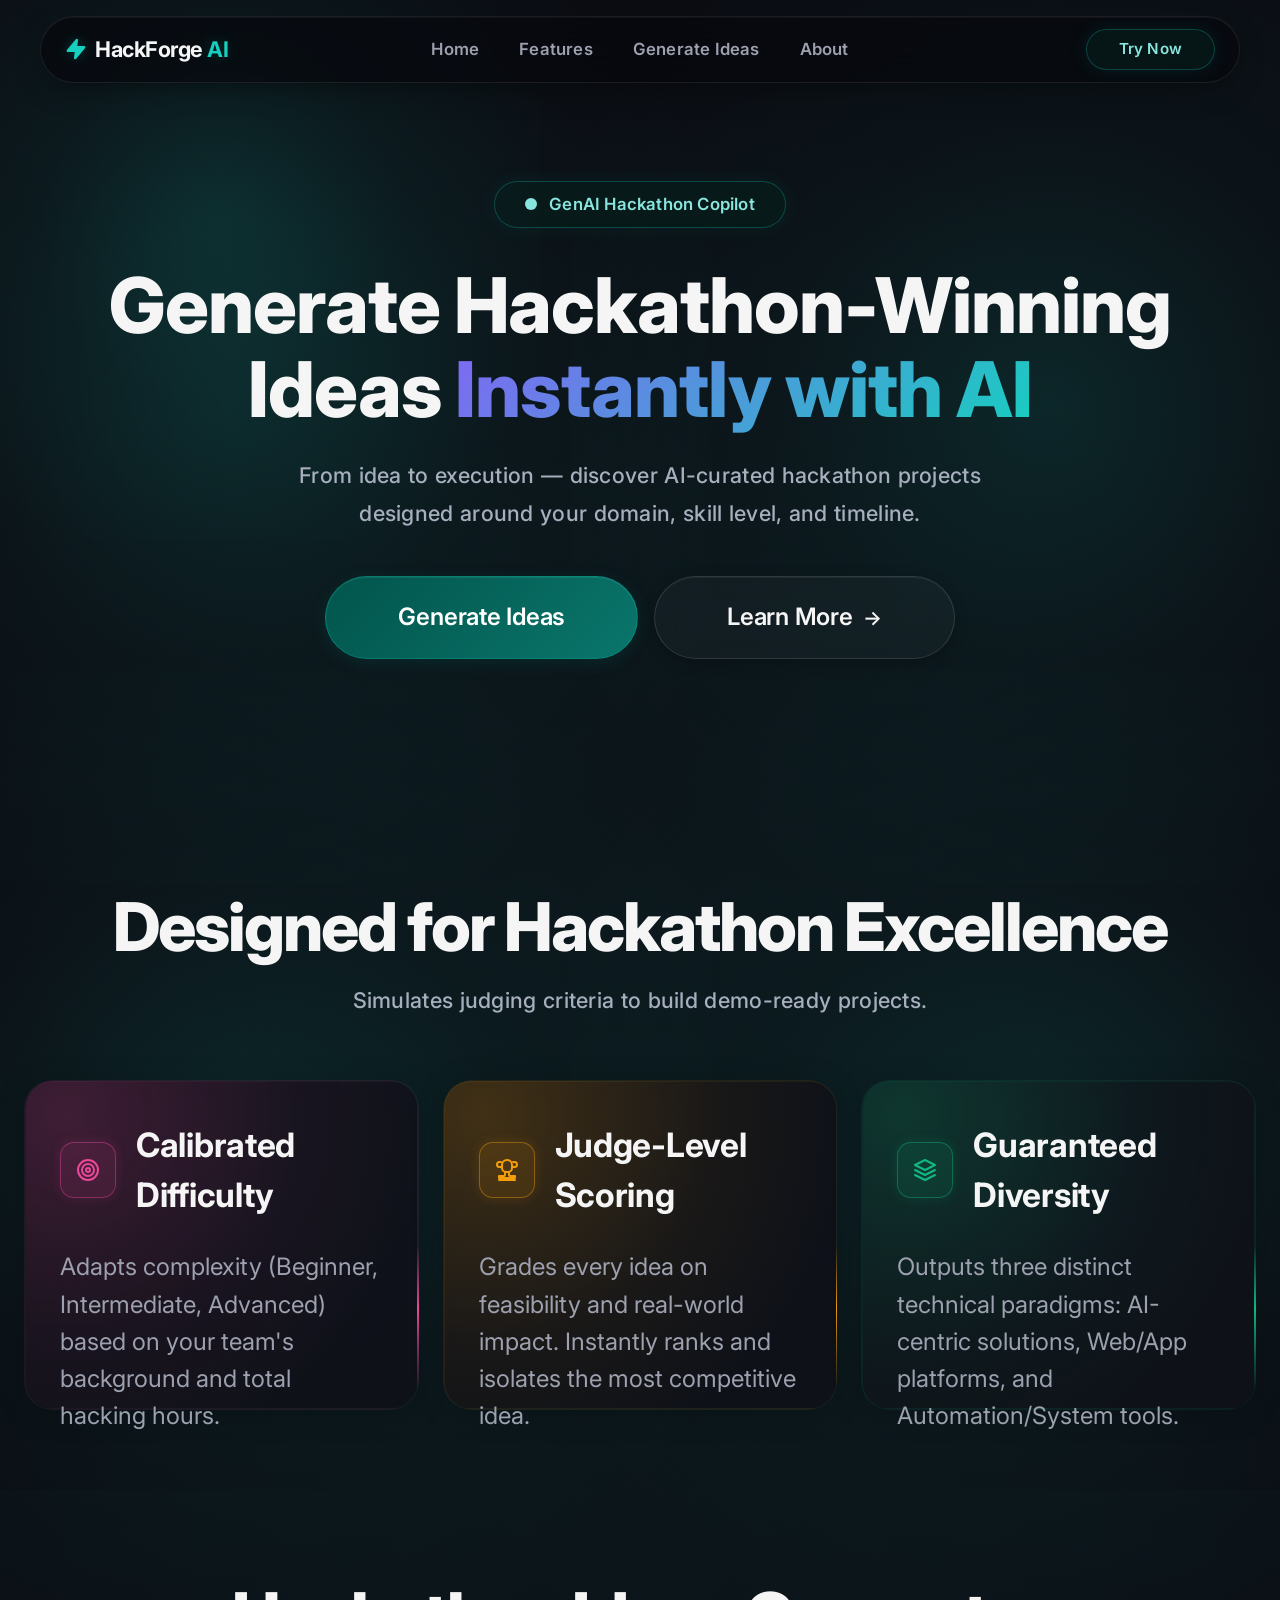
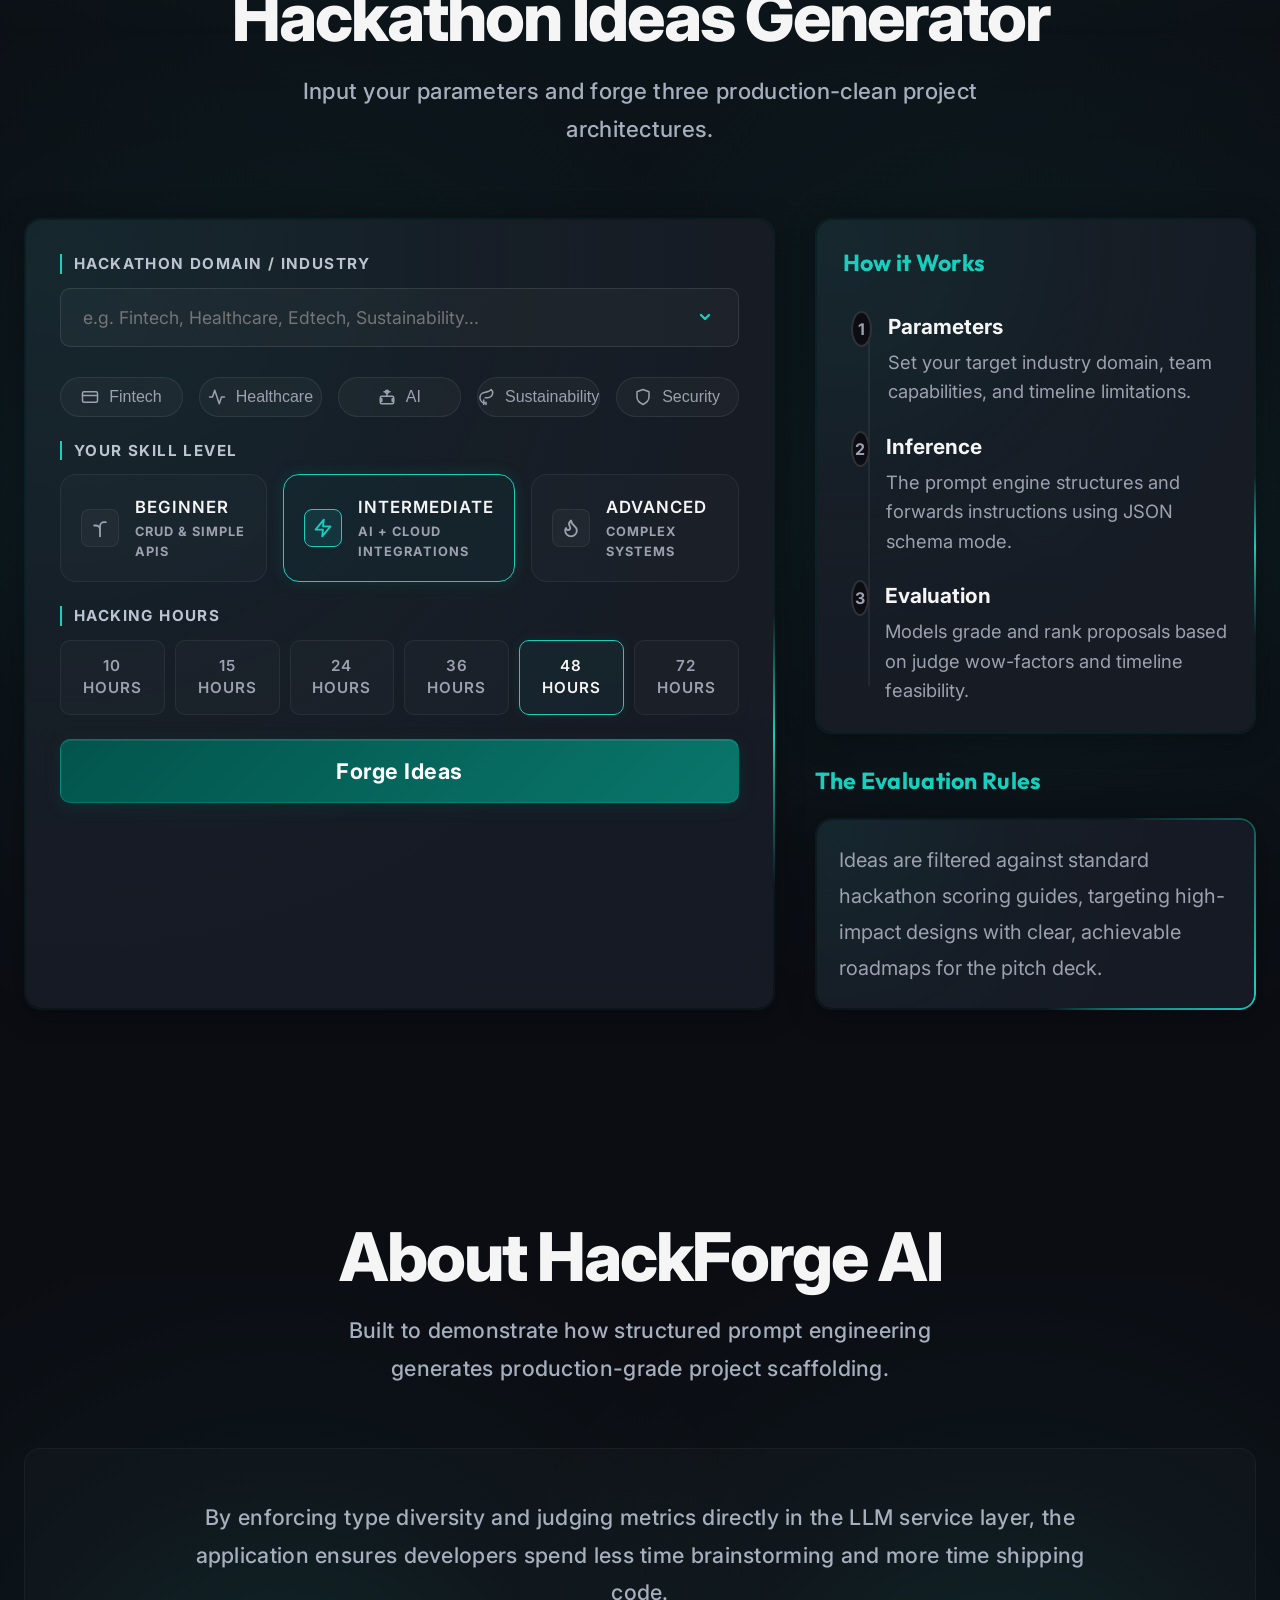
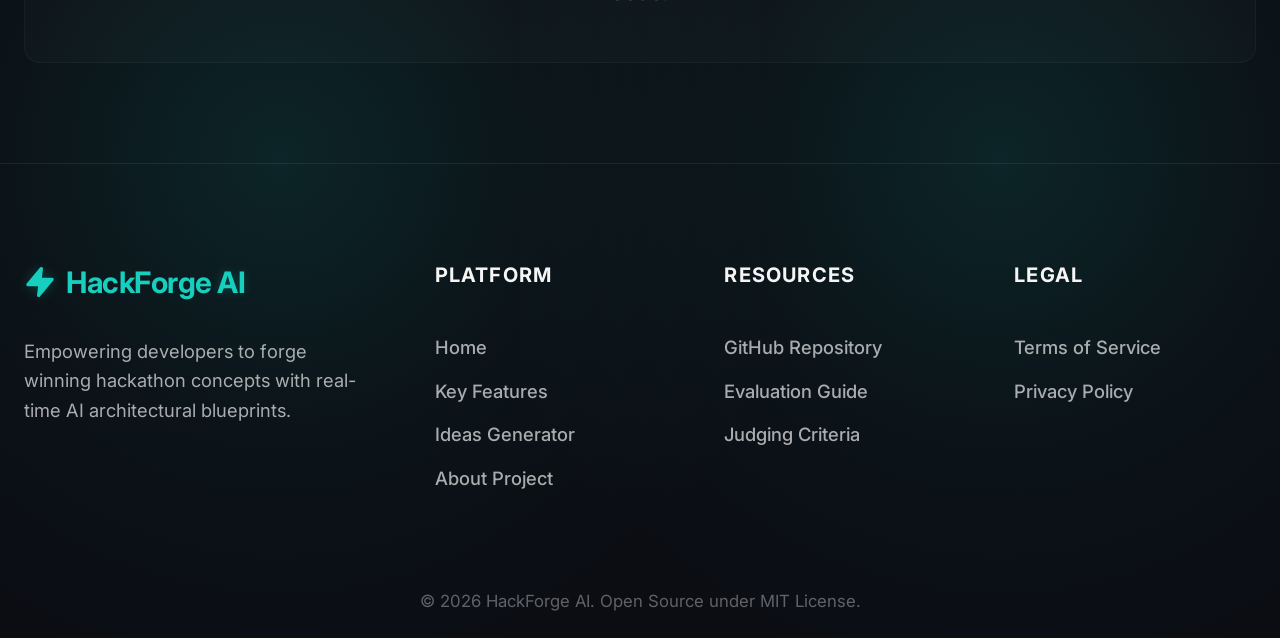
==== frontend/index.html @ ab71b651 "Gave a teal glassmorphic effect to the try now button" ====
<!DOCTYPE html>
<html lang="en">
<head>
    <meta charset="UTF-8">
    <meta name="viewport" content="width=device-width, initial-scale=1.0">
    <title>HackForge AI – AI Hackathon Idea Generator</title>
    <!-- Google Fonts for premium developer aesthetic -->
    <link rel="preconnect" href="https://fonts.googleapis.com">
    <link rel="preconnect" href="https://fonts.gstatic.com" crossorigin>
    <link href="https://fonts.googleapis.com/css2?family=Inter:wght@300;400;500;600;700;800&family=Montserrat:wght@400;500;600;700;800&family=Outfit:wght@300;400;500;600;700;800&family=Poppins:wght@400;500;600;700;800;900&family=Space+Grotesk:wght@400;500;600;700&display=swap" rel="stylesheet">
    <link rel="stylesheet" href="style.css?v=11.65">
</head>
<body>
    <!-- Abstract Background Ambient Glows -->
    <div class="background-decor-1"></div>
    <div class="background-decor-3"></div>
    <div class="background-decor-4"></div>

    <!-- Fixed Header / Navbar -->
    <nav class="navbar">
        <div class="nav-container">
            <a href="#home" class="nav-logo">
                <svg class="logo-icon-svg" viewBox="0 0 24 24" fill="none" stroke="currentColor" stroke-width="2.5" stroke-linecap="round" stroke-linejoin="round">
                    <polygon points="13 2 3 14 12 14 11 22 21 10 12 10 13 2"></polygon>
                </svg>
                <span class="logo-text">HackForge <span class="accent-text">AI</span></span>
            </a>
            <div class="nav-menu" id="nav-menu">
                <a href="#home" class="nav-link">Home</a>
                <a href="#features" class="nav-link">Features</a>
                <a href="#generate" class="nav-link">Generate Ideas</a>
                <a href="#about" class="nav-link">About</a>
                <a href="#generate" class="nav-cta mobile-cta">Try Now</a>
            </div>
            <a href="#generate" class="nav-cta desktop-cta">Try Now</a>
            <button class="nav-toggle" id="nav-toggle" aria-label="Toggle menu">
                <span class="bar"></span>
                <span class="bar"></span>
                <span class="bar"></span>
            </button>
        </div>
    </nav>

    <!-- Hero Section -->
    <header id="home" class="hero-section">
        <div class="background-decor-2"></div>
        <div class="background-decor-5"></div>
        <div class="hero-content">
            <span class="hero-tagline">GenAI Hackathon Copilot</span>
            <h1 class="hero-title">Generate Hackathon-Winning Ideas <span class="gradient-text">Instantly with AI</span></h1>
            <p class="hero-subtitle">From idea to execution — discover AI-curated hackathon projects designed around your domain, skill level, and timeline.</p>
            <div class="hero-ctas">
                <a href="#generate" class="btn-primary">Generate Ideas</a>
                <a href="#features" class="btn-secondary">Learn More<span class="btn-arrow">→</span></a>
            </div>
        </div>
    </header>

    <!-- Features Section -->
    <section id="features" class="features-section">
        <div class="background-decor-2"></div>
        <div class="background-decor-5"></div>
        <div class="features-wrapper">
            <div class="section-header">
                <h2>Designed for Hackathon Excellence</h2>
                <p>Simulates judging criteria to build demo-ready projects.</p>
            </div>
            <div class="features-grid">
                <div class="feature-card card-pink">
                    <div class="card-header">
                        <div class="feat-icon">
                            <svg xmlns="http://www.w3.org/2000/svg" viewBox="0 0 24 24" fill="none" stroke="currentColor" stroke-width="2" stroke-linecap="round" stroke-linejoin="round">
                                <circle cx="12" cy="12" r="10"></circle>
                                <circle cx="12" cy="12" r="6"></circle>
                                <circle cx="12" cy="12" r="2"></circle>
                            </svg>
                        </div>
                        <h3>Calibrated Difficulty</h3>
                    </div>
                    <p>Adapts complexity (Beginner, Intermediate, Advanced) based on your team's background and total hacking hours.</p>
                </div>
                <div class="feature-card card-amber">
                    <div class="card-header">
                        <div class="feat-icon">
                            <svg xmlns="http://www.w3.org/2000/svg" viewBox="0 0 24 24" fill="none" stroke="currentColor" stroke-width="2" stroke-linecap="round" stroke-linejoin="round">
                                <path d="M6 9H4.5a2.5 2.5 0 0 1 0-5H6"></path>
                                <path d="M18 9h1.5a2.5 2.5 0 0 0 0-5H18"></path>
                                <path d="M4 22h16"></path>
                                <path d="M10 14.66V17c0 .55-.45 1-1 1H4v2h16v-2h-5c-.55 0-1-.45-1-1v-2.34"></path>
                                <path d="M12 2a5 5 0 0 0-5 5v3c0 2.2 1.8 4 4 4h2c2.2 0 4-1.8 4-4V7a5 5 0 0 0-5-5z"></path>
                            </svg>
                        </div>
                        <h3>Judge-Level Scoring</h3>
                    </div>
                    <p>Grades every idea on feasibility and real-world impact. Instantly ranks and isolates the most competitive idea.</p>
                </div>
                <div class="feature-card card-green">
                    <div class="card-header">
                        <div class="feat-icon">
                            <svg xmlns="http://www.w3.org/2000/svg" viewBox="0 0 24 24" fill="none" stroke="currentColor" stroke-width="2" stroke-linecap="round" stroke-linejoin="round">
                                <polygon points="12 2 2 7 12 12 22 7 12 2"></polygon>
                                <polyline points="2 17 12 22 22 17"></polyline>
                                <polyline points="2 12 12 17 22 12"></polyline>
                            </svg>
                        </div>
                        <h3>Guaranteed Diversity</h3>
                    </div>
                    <p>Outputs three distinct technical paradigms: AI-centric solutions, Web/App platforms, and Automation/System tools.</p>
                </div>
            </div>
        </div>
    </section>

    <!-- Generator Dashboard Section -->
    <section id="generate" class="generator-section">
        <div class="background-decor-2"></div>
        <div class="background-decor-5"></div>
        <div class="generator-wrapper">
            <div class="section-header">
                <h2>Hackathon Ideas Generator</h2>
                <p>Input your parameters and forge three production-clean project architectures.</p>
            </div>

        <div class="dashboard-grid">
            <!-- Left Side: Input Card -->
            <div class="generator-card">
                <form id="idea-form" class="forge-form">
                    <div class="form-group">
                        <label for="domain">Hackathon Domain / Industry</label>
                        <div class="smart-input-container">
                            <input type="text" id="domain" name="domain" placeholder="e.g. Fintech, Healthcare, Edtech, Sustainability..." required autocomplete="off">
                            <span class="dropdown-arrow-btn">
                                <svg class="chevron-svg" viewBox="0 0 24 24">
                                    <path d="M6 9l6 6 6-6" />
                                </svg>
                            </span>
                            <div class="suggestions-dropdown hidden" id="suggestions-box">
                                <div class="suggestion-item">Fintech & Banking</div>
                                <div class="suggestion-item">Healthcare & MedTech</div>
                                <div class="suggestion-item">Artificial Intelligence & ML</div>
                                <div class="suggestion-item">Sustainability & ClimateTech</div>
                                <div class="suggestion-item">Cyber Security & Privacy</div>
                                <div class="suggestion-item">Edtech & Digital Learning</div>
                                <div class="suggestion-item">Web3 & Blockchain</div>
                                <div class="suggestion-item">E-commerce & Retail</div>
                                <div class="suggestion-item">Game Development & AR/VR</div>
                                <div class="suggestion-item">IoT & Smart Home</div>
                                <div class="suggestion-item">Robotics & Automation</div>
                                <div class="suggestion-item">Clean Energy & Grid</div>
                                <div class="suggestion-item">Agriculture & FoodTech</div>
                                <div class="suggestion-item">Travel & Tourism</div>
                                <div class="suggestion-item">SpaceTech & Aerospace</div>
                                <div class="suggestion-item">Logistics & Supply Chain</div>
                                <div class="suggestion-item">Developer Tools & Productivity</div>
                            </div>
                        </div>
                        <div class="quick-pills-container">
                            <button type="button" class="quick-pill" data-value="Fintech">
                                <svg class="pill-icon" viewBox="0 0 24 24" fill="none" stroke="currentColor" stroke-width="2" stroke-linecap="round" stroke-linejoin="round">
                                    <rect x="2" y="5" width="20" height="14" rx="2" ry="2"></rect>
                                    <line x1="2" y1="10" x2="22" y2="10"></line>
                                </svg>
                                Fintech
                            </button>
                            <button type="button" class="quick-pill" data-value="Healthcare">
                                <svg class="pill-icon" viewBox="0 0 24 24" fill="none" stroke="currentColor" stroke-width="2" stroke-linecap="round" stroke-linejoin="round">
                                    <path d="M22 12h-4l-3 9L9 3l-3 9H2"></path>
                                </svg>
                                Healthcare
                            </button>
                            <button type="button" class="quick-pill" data-value="Artificial Intelligence">
                                <svg class="pill-icon" viewBox="0 0 24 24" fill="none" stroke="currentColor" stroke-width="2" stroke-linecap="round" stroke-linejoin="round">
                                    <rect x="3" y="11" width="18" height="10" rx="2"></rect>
                                    <circle cx="12" cy="5" r="2"></circle>
                                    <path d="M12 7v4M8 5h8M5 14v4M19 14v4"></path>
                                </svg>
                                AI
                            </button>
                            <button type="button" class="quick-pill" data-value="Sustainability">
                                <svg class="pill-icon" viewBox="0 0 24 24" fill="none" stroke="currentColor" stroke-width="2" stroke-linecap="round" stroke-linejoin="round">
                                    <path d="M11 20A7 7 0 0 1 9.8 6.1C15.5 5 17 4.48 19 2c1 2 2 2 2 4a7 7 0 0 1-7 7h-3M9 22v-6M12 22v-3"></path>
                                </svg>
                                Sustainability
                            </button>
                            <button type="button" class="quick-pill" data-value="Cyber Security">
                                <svg class="pill-icon" viewBox="0 0 24 24" fill="none" stroke="currentColor" stroke-width="2" stroke-linecap="round" stroke-linejoin="round">
                                    <path d="M12 22s8-4 8-10V5l-8-3-8 3v7c0 6 8 10 8 10z"></path>
                                </svg>
                                Security
                            </button>
                        </div>
                    </div>
                    
                    <div class="form-group">
                        <label>Your Skill Level</label>
                        <div class="skill-cards-grid">
                            <label class="skill-card-label">
                                <input type="radio" name="skill-level" value="Beginner" required>
                                <div class="skill-card-inner">
                                    <span class="card-icon">
                                        <svg class="skill-icon" viewBox="0 0 24 24" fill="none" stroke="currentColor" stroke-width="2.2" stroke-linecap="round" stroke-linejoin="round">
                                            <path d="M12 22V10M12 10a5 5 0 0 1 5-5h2M12 14a5 5 0 0 0-5-5H5"></path>
                                        </svg>
                                    </span>
                                    <div class="card-meta">
                                        <h4>Beginner</h4>
                                        <p>CRUD & Simple APIs</p>
                                    </div>
                                </div>
                            </label>
                            <label class="skill-card-label">
                                <input type="radio" name="skill-level" value="Intermediate" checked required>
                                <div class="skill-card-inner">
                                    <span class="card-icon">
                                        <svg class="skill-icon" viewBox="0 0 24 24" fill="none" stroke="currentColor" stroke-width="2.2" stroke-linecap="round" stroke-linejoin="round">
                                            <polygon points="13 2 3 14 12 14 11 22 21 10 12 10 13 2"></polygon>
                                        </svg>
                                    </span>
                                    <div class="card-meta">
                                        <h4>Intermediate</h4>
                                        <p>AI + Cloud Integrations</p>
                                    </div>
                                </div>
                            </label>
                            <label class="skill-card-label">
                                <input type="radio" name="skill-level" value="Advanced" required>
                                <div class="skill-card-inner">
                                    <span class="card-icon">
                                        <svg class="skill-icon" viewBox="0 0 24 24" fill="none" stroke="currentColor" stroke-width="2.2" stroke-linecap="round" stroke-linejoin="round">
                                            <path d="M8.5 14.5A2.5 2.5 0 0 0 11 12c0-1.38-.5-2-1-3-1.072-2.143-.224-4.054 2-6 .5 2.5 2 4.9 4 6.5 2 1.6 3 3.5 3 5.5a7 7 0 1 1-14 0c0-1.153.433-2.294 1-3a2.5 2.5 0 0 0 2.5 2.5z"></path>
                                        </svg>
                                    </span>
                                    <div class="card-meta">
                                        <h4>Advanced</h4>
                                        <p>Complex Systems</p>
                                    </div>
                                </div>
                            </label>
                        </div>
                    </div>

                    <div class="form-group">
                        <label>Hacking Hours</label>
                        <div class="time-segments">
                            <label class="time-segment-label">
                                <input type="radio" name="time-available" value="10" required>
                                <div class="time-segment-inner">10 Hours</div>
                            </label>
                            <label class="time-segment-label">
                                <input type="radio" name="time-available" value="15" required>
                                <div class="time-segment-inner">15 Hours</div>
                            </label>
                            <label class="time-segment-label">
                                <input type="radio" name="time-available" value="24" required>
                                <div class="time-segment-inner">24 Hours</div>
                            </label>
                            <label class="time-segment-label">
                                <input type="radio" name="time-available" value="36" required>
                                <div class="time-segment-inner">36 Hours</div>
                            </label>
                            <label class="time-segment-label">
                                <input type="radio" name="time-available" value="48" checked required>
                                <div class="time-segment-inner">48 Hours</div>
                            </label>
                            <label class="time-segment-label">
                                <input type="radio" name="time-available" value="72" required>
                                <div class="time-segment-inner">72 Hours</div>
                            </label>
                        </div>
                    </div>

                    <button type="submit" id="submit-btn" class="forge-btn">
                        <span class="btn-text">Forge Ideas</span>
                        <span class="btn-glow"></span>
                    </button>
                </form>

                <!-- Error Container -->
                <div id="error-box" class="error-container hidden">
                    <div class="error-icon">⚠️</div>
                    <div class="error-details">
                        <h3>Connection Failed</h3>
                        <p id="error-message">Could not connect to the backend server. Please verify the backend is running.</p>
                    </div>
                </div>
            </div>

            <!-- Right Side: Sidebar Info -->
            <aside class="info-sidebar">
                <div class="sidebar-block">
                    <h3>How it Works</h3>
                    <div class="sidebar-stepper">
                        <div class="stepper-step">
                            <div class="step-num">1</div>
                            <div class="step-content">
                                <strong>Parameters</strong>
                                <p>Set your target industry domain, team capabilities, and timeline limitations.</p>
                            </div>
                        </div>
                        <div class="stepper-step">
                            <div class="step-num">2</div>
                            <div class="step-content">
                                <strong>Inference</strong>
                                <p>The prompt engine structures and forwards instructions using JSON schema mode.</p>
                            </div>
                        </div>
                        <div class="stepper-step">
                            <div class="step-num">3</div>
                            <div class="step-content">
                                <strong>Evaluation</strong>
                                <p>Models grade and rank proposals based on judge wow-factors and timeline feasibility.</p>
                            </div>
                        </div>
                    </div>
                </div>
                <div class="sidebar-block evaluation-block">
                    <h3>The Evaluation Rules</h3>
                    <div class="evaluation-card">
                        <p>Ideas are filtered against standard hackathon scoring guides, targeting high-impact designs with clear, achievable roadmaps for the pitch deck.</p>
                    </div>
                </div>
            </aside>
        </div>

        <!-- Loader & Skeleton Loading State -->
        <div id="loader" class="loader-container hidden">
            <div class="spinner-box">
                <div class="pulse-spinner"></div>
                <p class="loading-text">Analyzing domain requirements... Calibrating difficulty... Simulating hackathon judge criteria...</p>
            </div>
            <div class="skeleton-grid">
                <div class="skeleton-card"></div>
                <div class="skeleton-card"></div>
                <div class="skeleton-card"></div>
            </div>
        </div>

        <!-- Results Section (Dynamic) -->
        <div id="results" class="results-container hidden">
            <!-- Highlighted Best Idea Reason Box -->
            <div class="mentor-pick-container">
                <div class="mentor-badge">
                    <svg class="badge-icon-svg" viewBox="0 0 24 24" fill="none" stroke="currentColor" stroke-width="2.5" stroke-linecap="round" stroke-linejoin="round">
                        <path d="M6 9H4.5a2.5 2.5 0 0 1 0-5H6"></path>
                        <path d="M18 9h1.5a2.5 2.5 0 0 0 0-5H18"></path>
                        <path d="M4 22h16"></path>
                        <path d="M10 14.66V17c0 .55-.45 1-1 1H4v2h16v-2h-5c-.55 0-1-.45-1-1v-2.34"></path>
                        <path d="M12 2a5 5 0 0 0-5 5v3c0 2.2 1.8 4 4 4h2c2.2 0 4-1.8 4-4V7a5 5 0 0 0-5-5z"></path>
                    </svg>
                    <span class="badge-title">Mentor's Top Pick</span>
                </div>
                <div class="mentor-reason-box">
                    <h3>Best Ranked Concept Recommendation:</h3>
                    <p id="ranking-reason"></p>
                </div>
            </div>

            <!-- Grid Layout of Ideas -->
            <div id="ideas-grid" class="ideas-layout-grid">
                <!-- Cards dynamically injected here -->
            </div>
        </div>
        </div>
    </section>

    <!-- About Section -->
    <section id="about" class="about-section">
        <div class="section-header">
            <h2>About HackForge AI</h2>
            <p>Built to demonstrate how structured prompt engineering generates production-grade project scaffolding.</p>
        </div>
        <div class="about-card">
            <p>By enforcing type diversity and judging metrics directly in the LLM service layer, the application ensures developers spend less time brainstorming and more time shipping code.</p>
        </div>
    </section>

    <!-- Expanded Idea Details Modal -->
    <div id="details-modal" class="modal-overlay hidden" role="dialog" aria-modal="true">
        <div class="modal-card">
            <button class="modal-close" id="modal-close" aria-label="Close modal">&times;</button>
            <div class="modal-header">
                <div class="modal-header-top">
                    <span class="modal-type-badge" id="modal-idea-type">AI-Centric Solution</span>
                    <button id="modal-copy-btn" class="btn-copy">
                        <svg class="copy-icon" viewBox="0 0 24 24" fill="none" stroke="currentColor" stroke-width="2" stroke-linecap="round" stroke-linejoin="round">
                            <rect x="9" y="9" width="13" height="13" rx="2" ry="2"></rect>
                            <path d="M5 15H4a2 2 0 0 1-2-2V4a2 2 0 0 1 2-2h9a2 2 0 0 1 2 2v1"></path>
                        </svg>
                        <span class="copy-btn-text">Copy Markdown</span>
                    </button>
                </div>
                <h2 id="modal-idea-title">Project Title Placeholder</h2>
                <p id="modal-idea-desc">Project description placeholder text...</p>
            </div>
            <div class="modal-body">
                <div class="modal-column">
                    <h3>Technologies & Tools</h3>
                    <div class="modal-tech-list" id="modal-tech-list">
                        <!-- Tech tags injected here -->
                    </div>
                    
                    <div class="modal-scores">
                        <h3>Judge Metrics</h3>
                        <div class="score-meters">
                            <div class="meter-group">
                                <div class="meter-label-row">
                                    <span>Complexity Level</span>
                                    <span class="meter-val" id="modal-complexity-val">6/10</span>
                                </div>
                                <div class="meter-bar-outer">
                                    <div class="meter-bar-inner complexity-bar" id="modal-complexity-bar"></div>
                                </div>
                            </div>
                            <div class="meter-group">
                                <div class="meter-label-row">
                                    <span>Demo Impact</span>
                                    <span class="meter-val" id="modal-impact-val">8/10</span>
                                </div>
                                <div class="meter-bar-outer">
                                    <div class="meter-bar-inner impact-bar" id="modal-impact-bar"></div>
                                </div>
                            </div>
                        </div>
                    </div>
                </div>

                <div class="modal-column">
                    <div class="modal-roadmap-header">
                        <h3>Demo Roadmap Checklist</h3>
                        <div class="roadmap-progress-container" id="modal-progress-container">
                            <div class="progress-header">
                                <span class="progress-label">Task Progress</span>
                                <span class="progress-percent" id="modal-progress-percent">0% Completed</span>
                            </div>
                            <div class="progress-bar-outer">
                                <div class="progress-bar-inner" id="modal-progress-bar"></div>
                            </div>
                        </div>
                    </div>
                    <ul class="modal-roadmap-list" id="modal-roadmap-list">
                        <!-- Roadmap steps injected here -->
                    </ul>
                </div>
            </div>
        </div>
    </div>

    <!-- Footer -->
    <footer class="app-footer">
        <div class="footer-container">
            <div class="footer-grid">
                <!-- Column 1: Brand Info -->
                <div class="footer-col brand-col">
                    <a href="#home" class="footer-logo">
                        <svg class="logo-icon-svg" viewBox="0 0 24 24" fill="none" stroke="currentColor" stroke-width="2.5" stroke-linecap="round" stroke-linejoin="round">
                            <polygon points="13 2 3 14 12 14 11 22 21 10 12 10 13 2"></polygon>
                        </svg>
                        <span class="logo-text">HackForge <span class="accent-text">AI</span></span>
                    </a>
                    <p class="brand-description">Empowering developers to forge winning hackathon concepts with real-time AI architectural blueprints.</p>
                </div>
                
                <!-- Column 2: Platform Links -->
                <div class="footer-col">
                    <h4>Platform</h4>
                    <ul class="footer-links-list">
                        <li><a href="#home">Home</a></li>
                        <li><a href="#features">Key Features</a></li>
                        <li><a href="#generate">Ideas Generator</a></li>
                        <li><a href="#about">About Project</a></li>
                    </ul>
                </div>
                
                <!-- Column 3: Resources Links -->
                <div class="footer-col">
                    <h4>Resources</h4>
                    <ul class="footer-links-list">
                        <li><a href="https://github.com/SohanGhosh385/HackForge-AI" target="_blank" rel="noopener noreferrer">GitHub Repository</a></li>
                        <li><a href="#features">Evaluation Guide</a></li>
                        <li><a href="#features">Judging Criteria</a></li>
                    </ul>
                </div>
                
                <!-- Column 4: Legal Links -->
                <div class="footer-col">
                    <h4>Legal</h4>
                    <ul class="footer-links-list">
                        <li><a href="terms.html">Terms of Service</a></li>
                        <li><a href="privacy.html">Privacy Policy</a></li>
                    </ul>
                </div>
            </div>
            
            <div class="footer-bottom">
                <p class="copyright">&copy; 2026 HackForge AI. Open Source under MIT License.</p>
            </div>
        </div>
    </footer>

    <!-- Floating Back to Top Button -->
    <button id="back-to-top" class="back-to-top-btn" aria-label="Back to Top">
        <svg viewBox="0 0 24 24" fill="none" stroke="currentColor" stroke-width="3" stroke-linecap="round" stroke-linejoin="round" class="arrow-icon">
            <polyline points="18 15 12 9 6 15"></polyline>
        </svg>
    </button>

    <script src="script.js?v=11.14"></script>
</body>
</html>
---- frontend/style.css ----
/* CSS DESIGN SYSTEM: HACKFORGE AI LANDING PAGE */

/* Custom property for animatable conic-gradient angle (rotating rim) */
@property --rim-angle {
    syntax: '<angle>';
    initial-value: 0deg;
    inherits: false;
}

:root {
    /* Color Palette */
    --color-bg: hsl(225, 25%, 6%);
    --color-surface: hsla(225, 20%, 12%, 0.6);
    --color-surface-hover: hsla(225, 20%, 16%, 0.8);
    --color-primary: hsl(250, 85%, 58%);
    --color-primary-glow: hsla(250, 85%, 58%, 0.35);
    --color-accent: hsl(175, 80%, 45%);
    --color-accent-glow: hsla(175, 80%, 45%, 0.25);
    --color-error: hsl(0, 80%, 60%);
    --color-error-bg: hsla(0, 80%, 10%, 0.4);
    
    /* Text Colors */
    --color-text-main: hsl(0, 0%, 96%);
    --color-text-muted: hsl(225, 10%, 65%);
    --color-text-dim: hsl(225, 8%, 45%);
    
    /* Layout Tokens */
    --border-radius-lg: 16px;
    --border-radius-md: 10px;
    --border-radius-sm: 6px;
    --transition-smooth: all 0.3s cubic-bezier(0.25, 0.8, 0.25, 1);
}

/* Reset & Base Styles */
* {
    box-sizing: border-box;
    margin: 0;
    padding: 0;
}

html {
    scroll-behavior: auto;
}

body {
    background-color: var(--color-bg);
    color: var(--color-text-main);
    font-family: 'Inter', -apple-system, BlinkMacSystemFont, sans-serif;
    min-height: 100vh;
    overflow-x: hidden;
    position: relative;
    line-height: 1.5;
}

/* Abstract Ambient Glow Blobs */
.background-decor-1 {
    position: absolute;
    top: -100px;
    left: -100px;
    width: 50vw;
    height: 50vw;
    background: radial-gradient(circle, rgba(20, 184, 166, 0.14) 0%, rgba(20, 184, 166, 0.04) 40%, rgba(0,0,0,0) 80%);
    z-index: -1;
    pointer-events: none;
}

.background-decor-2 {
    position: absolute;
    top: 50%;
    right: -250px;
    transform: translateY(-50%);
    width: 75vw;
    height: 75vw;
    background: radial-gradient(circle, rgba(20, 184, 166, 0.14) 0%, rgba(20, 184, 166, 0.04) 40%, rgba(0,0,0,0) 80%);
    z-index: -1;
    pointer-events: none;
}

.background-decor-3 {
    position: absolute;
    bottom: 0;
    left: -200px;
    width: 75vw;
    height: 75vw;
    background: radial-gradient(circle, rgba(20, 184, 166, 0.14) 0%, rgba(20, 184, 166, 0.04) 40%, rgba(0,0,0,0) 80%);
    z-index: -1;
    pointer-events: none;
}

.background-decor-4 {
    position: absolute;
    bottom: 0;
    right: -200px;
    width: 75vw;
    height: 75vw;
    background: radial-gradient(circle, rgba(20, 184, 166, 0.14) 0%, rgba(20, 184, 166, 0.04) 40%, rgba(0,0,0,0) 80%);
    z-index: -1;
    pointer-events: none;
}

.background-decor-5 {
    position: absolute;
    top: 50%;
    left: -250px;
    transform: translateY(-50%);
    width: 75vw;
    height: 75vw;
    background: radial-gradient(circle, rgba(20, 184, 166, 0.14) 0%, rgba(20, 184, 166, 0.04) 40%, rgba(0,0,0,0) 80%);
    z-index: -1;
    pointer-events: none;
}

/* Scrollbar Customization */
::-webkit-scrollbar {
    width: 12px;
}
::-webkit-scrollbar-track {
    background: transparent;
}
::-webkit-scrollbar-thumb {
    background: var(--color-accent);
    border-radius: 100px;
    border: 3px solid var(--color-bg);
}
::-webkit-scrollbar-thumb:hover {
    background: hsl(175, 85%, 55%);
}
::-webkit-scrollbar-button:vertical:start:decrement {
    height: 16px;
    width: 12px;
    background: url("data:image/svg+xml,%3Csvg xmlns='http://www.w3.org/2000/svg' viewBox='0 0 10 5'%3E%3Cpolygon points='5,0 10,5 0,5' fill='%2320c9a6'/%3E%3C/svg%3E") no-repeat center bottom;
    background-size: 10px 6px;
}
::-webkit-scrollbar-button:vertical:end:increment {
    height: 16px;
    width: 12px;
    background: url("data:image/svg+xml,%3Csvg xmlns='http://www.w3.org/2000/svg' viewBox='0 0 10 5'%3E%3Cpolygon points='0,0 10,0 5,5' fill='%2320c9a6'/%3E%3C/svg%3E") no-repeat center top;
    background-size: 10px 6px;
}
::-webkit-scrollbar-button:vertical:start:increment,
::-webkit-scrollbar-button:vertical:end:decrement {
    display: none;
    height: 0;
    width: 0;
}

.hidden {
    display: none !important;
}

/* Fixed Top Navbar - Floating Pill Shape (Oryonix AI Style) */
.navbar {
    position: fixed;
    top: 16px;
    left: 50%;
    transform: translateX(-50%);
    width: calc(100% - 80px);
    max-width: 1400px;
    background-color: rgba(6, 8, 14, 0.7);
    backdrop-filter: blur(20px);
    -webkit-backdrop-filter: blur(20px);
    border: 1px solid rgba(255, 255, 255, 0.08);
    border-radius: 50px;
    z-index: 1000;
    transition: var(--transition-smooth);
    box-shadow: 0 10px 30px -10px rgba(0, 0, 0, 0.5), 0 1px 1px rgba(255, 255, 255, 0.05) inset;
}

.nav-container {
    width: 100%;
    padding: 12px 24px;
    display: grid;
    grid-template-columns: 1fr auto 1fr;
    align-items: center;
}

.nav-logo {
    display: flex;
    align-items: center;
    gap: 8px;
    text-decoration: none;
    justify-self: start;
}

.logo-icon {
    font-size: 1.4rem;
    animation: float-icon 3s ease-in-out infinite;
}

.logo-text {
    font-family: 'Inter', system-ui, -apple-system, BlinkMacSystemFont, "Segoe UI", Roboto, Helvetica, Arial, sans-serif;
    font-size: 1.35rem;
    font-weight: 700;
    color: var(--color-text-main);
    letter-spacing: -0.5px;
}

.accent-text {
    color: var(--color-accent);
    text-shadow: 0 0 15px var(--color-accent-glow);
}

.nav-menu {
    display: flex;
    align-items: center;
    gap: 16px;
    justify-self: center;
}

.nav-link {
    font-family: 'Inter', system-ui, -apple-system, BlinkMacSystemFont, "Segoe UI", Roboto, Helvetica, Arial, sans-serif;
    color: var(--color-text-muted);
    text-decoration: none;
    font-size: 1.05rem;
    font-weight: 600;
    letter-spacing: 0.2px;
    padding: 6px 12px;
    border-radius: 50px;
    background-color: transparent;
    transition: var(--transition-smooth);
}

.nav-link:hover {
    color: hsl(175, 90%, 80%);
    background-color: rgba(20, 184, 166, 0.08);
    box-shadow: 0 0 12px rgba(20, 184, 166, 0.25);
}

.nav-cta {
    position: relative;
    overflow: hidden;
    z-index: 1;
    background-color: rgba(8, 30, 28, 0.65);
    color: hsl(175, 65%, 72%);
    border: 1.5px solid rgba(20, 184, 166, 0.3);
    backdrop-filter: blur(8px);
    -webkit-backdrop-filter: blur(8px);
    box-shadow: 0 0 20px rgba(20, 184, 166, 0.12);
    text-decoration: none;
    padding: 8px 32px;
    border-radius: 50px;
    font-size: 0.95rem;
    font-weight: 600;
    transition: color 0.4s ease,
                border-color 0.4s ease,
                background-color 0.4s ease,
                box-shadow 0.5s ease,
                transform 0.3s ease;
    font-family: 'Inter', system-ui, -apple-system, BlinkMacSystemFont, "Segoe UI", Roboto, Helvetica, Arial, sans-serif;
    letter-spacing: 0.2px;
    display: inline-block;
}

.nav-cta::before {
    content: '';
    position: absolute;
    top: 0;
    left: 0;
    width: 100%;
    height: 100%;
    z-index: -1;
    background: linear-gradient(135deg, hsl(174, 95%, 17%) 0%, hsl(174, 85%, 25%) 100%);
    transform: scale(0);
    transform-origin: bottom left;
    transition: transform 0.5s cubic-bezier(0.25, 0.8, 0.25, 1);
    border-radius: inherit;
}

.nav-cta:hover,
.nav-cta:active {
    color: white;
    border-color: transparent;
    box-shadow: 0 4px 15px rgba(0, 86, 79, 0.35);
    transform: translateY(-1px);
}

.nav-cta:hover::before,
.nav-cta:active::before {
    transform: scale(1.3); /* Slightly scaled up to guarantee full diagonal coverage */
}

.desktop-cta {
    display: inline-block;
    justify-self: end;
}

.mobile-cta {
    display: none !important;
}

.nav-toggle {
    display: none;
    flex-direction: column;
    gap: 5px;
    background: none;
    border: none;
    cursor: pointer;
    justify-self: end;
}

.nav-toggle .bar {
    width: 25px;
    height: 2px;
    background-color: var(--color-text-main);
    transition: var(--transition-smooth);
}

/* Hero Section */
.hero-section {
    min-height: 90vh;
    display: flex;
    align-items: center;
    justify-content: center;
    padding: 110px 24px 80px;
    text-align: center;
    position: relative;
    background: radial-gradient(circle at 50% 100%, rgba(20, 184, 166, 0.05) 0%, transparent 70%);
}

.hero-content {
    max-width: 1200px;
}

.hero-tagline {
    display: inline-flex;
    align-items: center;
    gap: 12px;
    background-color: rgba(8, 30, 28, 0.65);
    border: 1.5px solid rgba(20, 184, 166, 0.3);
    color: hsl(175, 65%, 72%);
    font-family: 'Inter', system-ui, -apple-system, BlinkMacSystemFont, "Segoe UI", Roboto, sans-serif;
    font-size: 1.05rem;
    font-weight: 600;
    text-transform: none;
    letter-spacing: 0.2px;
    padding: 10px 30px;
    border-radius: 50px;
    margin-bottom: 36px;
    box-shadow: 0 0 20px rgba(20, 184, 166, 0.08);
    backdrop-filter: blur(8px);
    -webkit-backdrop-filter: blur(8px);
}

.hero-tagline::before {
    content: '';
    width: 12px;
    height: 12px;
    background-color: currentColor;
    border-radius: 50%;
    flex-shrink: 0;
}

.hero-title {
    font-family: 'Inter', system-ui, -apple-system, sans-serif;
    font-size: 4.8rem;
    font-weight: 800;
    line-height: 1.1;
    letter-spacing: -1px;
    margin-bottom: 24px;
}

@media (max-width: 768px) {
    .hero-title {
        font-size: 3rem;
        line-height: 1.2;
    }
}

.gradient-text {
    background: linear-gradient(135deg, hsl(250, 85%, 68%) 0%, var(--color-accent) 100%);
    -webkit-background-clip: text;
    -webkit-text-fill-color: transparent;
}

.hero-subtitle {
    font-family: 'Inter', system-ui, -apple-system, BlinkMacSystemFont, "Segoe UI", Roboto, Helvetica, Arial, sans-serif;
    font-size: 1.35rem;
    font-weight: 500;
    color: hsl(220, 15%, 70%);
    letter-spacing: 0.3px;
    line-height: 1.75;
    margin-bottom: 44px;
    max-width: 750px;
    margin-left: auto;
    margin-right: auto;
}

.hero-ctas {
    display: flex;
    gap: 16px;
    justify-content: center;
}

@media (max-width: 480px) {
    .hero-ctas {
        flex-direction: column;
        align-items: stretch;
    }
}

.btn-primary {
    background: linear-gradient(135deg, hsl(174, 95%, 17%) 0%, hsl(174, 85%, 25%) 100%);
    border: 1px solid rgba(0, 180, 160, 0.35);
    color: white;
    text-decoration: none;
    padding: 26px 72px;
    border-radius: 9999px;
    font-family: 'Inter', system-ui, -apple-system, sans-serif;
    font-size: 1.5rem;
    font-weight: 600;
    letter-spacing: -0.01em;
    display: inline-flex;
    align-items: center;
    justify-content: center;
    line-height: 1.2;
    text-align: center;
    box-shadow: 0 4px 15px rgba(0, 86, 79, 0.28), inset 0 1px 0 rgba(255, 255, 255, 0.08);
    transition: transform 0.2s cubic-bezier(0.16, 1, 0.3, 1), box-shadow 0.2s cubic-bezier(0.16, 1, 0.3, 1), background-color 0.2s ease, border-color 0.2s ease;
    -webkit-font-smoothing: antialiased;
    -moz-osx-font-smoothing: grayscale;
}

.btn-primary:hover {
    transform: translateY(-2px);
    box-shadow: 0 8px 25px rgba(0, 86, 79, 0.42), inset 0 1px 0 rgba(255, 255, 255, 0.12);
    background: linear-gradient(135deg, hsl(174, 95%, 20%) 0%, hsl(174, 85%, 29%) 100%);
    border-color: rgba(0, 180, 160, 0.55);
}

.btn-primary:active {
    transform: translateY(-0.5px);
    box-shadow: 0 3px 12px rgba(0, 86, 79, 0.2), inset 0 1px 0 rgba(255, 255, 255, 0.05);
}

.btn-secondary {
    background-color: rgba(255, 255, 255, 0.03);
    border: 1px solid rgba(255, 255, 255, 0.12);
    color: var(--color-text-main);
    text-decoration: none;
    padding: 26px 72px;
    border-radius: 9999px;
    font-family: 'Inter', system-ui, -apple-system, sans-serif;
    font-size: 1.5rem;
    font-weight: 600;
    letter-spacing: -0.01em;
    display: inline-flex;
    align-items: center;
    justify-content: center;
    line-height: 1.2;
    text-align: center;
    backdrop-filter: blur(12px);
    -webkit-backdrop-filter: blur(12px);
    box-shadow: 0 4px 15px rgba(0, 0, 0, 0.2), inset 0 1px 0 rgba(255, 255, 255, 0.05);
    transition: transform 0.2s cubic-bezier(0.16, 1, 0.3, 1), box-shadow 0.2s cubic-bezier(0.16, 1, 0.3, 1), background-color 0.2s ease, border-color 0.2s ease;
    -webkit-font-smoothing: antialiased;
    -moz-osx-font-smoothing: grayscale;
}

.btn-secondary:hover {
    transform: translateY(-2px);
    background-color: rgba(255, 255, 255, 0.08);
    border-color: rgba(255, 255, 255, 0.24);
    box-shadow: 0 8px 25px rgba(0, 0, 0, 0.3), inset 0 1px 0 rgba(255, 255, 255, 0.1);
}

.btn-secondary:hover .btn-arrow {
    transform: translateX(6px);
}

.btn-secondary:active {
    transform: translateY(-0.5px);
    background-color: rgba(255, 255, 255, 0.04);
    box-shadow: 0 3px 12px rgba(0, 0, 0, 0.2);
}

.btn-icon {
    margin-right: 10px;
    display: inline-flex;
    align-items: center;
    font-size: 1.2rem;
    line-height: 1;
}

.btn-arrow {
    margin-left: 10px;
    display: inline-flex;
    align-items: center;
    font-size: 1.25rem;
    line-height: 1;
    transition: transform 0.2s cubic-bezier(0.16, 1, 0.3, 1);
}

/* Features Grid Section */
.features-section {
    width: 100%;
    padding: 80px 24px;
    position: relative;
    background: radial-gradient(circle at 50% 0%, rgba(20, 184, 166, 0.05) 0%, transparent 70%), 
                radial-gradient(circle at 50% 100%, rgba(20, 184, 166, 0.05) 0%, transparent 70%);
}

.features-wrapper {
    width: 100%;
    max-width: 1800px;
    margin: 0 auto;
}

.section-header {
    text-align: center;
    margin-bottom: 60px;
}

.section-header h2 {
    font-family: 'Inter', system-ui, -apple-system, sans-serif;
    font-size: 4.2rem;
    font-weight: 800;
    margin-bottom: 18px;
    letter-spacing: -2px;
    line-height: 1.1;
    -webkit-font-smoothing: antialiased;
    -moz-osx-font-smoothing: grayscale;
}

@media (max-width: 992px) {
    .section-header h2 {
        font-size: 2.8rem;
        letter-spacing: -1px;
    }
}

.section-header p {
    font-family: 'Inter', system-ui, -apple-system, BlinkMacSystemFont, "Segoe UI", Roboto, Helvetica, Arial, sans-serif;
    font-size: 1.35rem;
    font-weight: 500;
    color: hsl(220, 15%, 70%);
    letter-spacing: 0.3px;
    line-height: 1.75;
    max-width: 600px;
    margin: 0 auto;
}

.features-grid {
    display: grid;
    grid-template-columns: repeat(3, 1fr);
    gap: 24px;
}

@media (max-width: 992px) {
    .features-grid {
        grid-template-columns: 1fr;
    }
    .feature-card {
        height: auto !important;
        min-height: auto !important;
    }
}

/* Card Specific Theme Colors (for top glowing line and icon border/glow) */
.card-pink {
    --card-accent: #ec4899;
    --card-accent-rgb: 236, 72, 153;
}
.card-amber {
    --card-accent: #f59e0b;
    --card-accent-rgb: 245, 158, 11;
}
.card-green {
    --card-accent: #10b981;
    --card-accent-rgb: 16, 185, 129;
}

.feature-card {
    position: relative;
    background: transparent;
    border: none;
    border-radius: 28px;
    padding: 40px 36px;
    transition: transform 0.3s cubic-bezier(0.16, 1, 0.3, 1), 
                box-shadow 0.3s cubic-bezier(0.16, 1, 0.3, 1);
    display: flex;
    flex-direction: column;
    overflow: visible;
    box-shadow: 0 4px 30px rgba(0, 0, 0, 0.2);
    height: 330px;
    min-height: 330px;
    z-index: 0;
    isolation: isolate;
}

/* Rotating rim — a conic-gradient whose angle sweeps around the border path */
.feature-card::before {
    content: '';
    position: absolute;
    inset: 0;
    border-radius: 28px;
    padding: 1.5px;
    background: conic-gradient(
        from var(--rim-angle),
        rgba(var(--card-accent-rgb), 0.08) 0%,
        rgba(var(--card-accent-rgb), 0.08) 25%,
        var(--card-accent) 30%,
        rgba(var(--card-accent-rgb), 0.08) 35%,
        rgba(var(--card-accent-rgb), 0.08) 100%
    );
    -webkit-mask: linear-gradient(#fff 0 0) content-box, linear-gradient(#fff 0 0);
    mask: linear-gradient(#fff 0 0) content-box, linear-gradient(#fff 0 0);
    -webkit-mask-composite: xor;
    mask-composite: exclude;
    animation: rim-rotate 4s linear infinite;
    z-index: 1;
    pointer-events: none;
}

/* Inner card fill — the solid background behind the content */
.feature-card::after {
    content: '';
    position: absolute;
    inset: 1.5px;
    border-radius: 27px;
    background: radial-gradient(circle at 10% 10%, rgba(var(--card-accent-rgb), 0.22) 0%, rgba(var(--card-accent-rgb), 0.05) 50%, rgba(0, 0, 0, 0) 80%), 
                rgba(15, 18, 25, 0.94);
    z-index: -1;
    transition: background 0.4s ease;
    pointer-events: none;
}

.feature-card:hover {
    transform: translateY(-8px) scale(1.01);
    box-shadow: 0 25px 50px -12px rgba(0, 0, 0, 0.5), 
                0 0 10px rgba(var(--card-accent-rgb), 0.08);
}

.feature-card:hover::before {
    animation: rim-rotate 2.5s linear infinite;
    background: conic-gradient(
        from var(--rim-angle),
        rgba(var(--card-accent-rgb), 0.12) 0%,
        rgba(var(--card-accent-rgb), 0.12) 20%,
        var(--card-accent) 25%,
        rgba(var(--card-accent-rgb), 0.12) 30%,
        rgba(var(--card-accent-rgb), 0.12) 100%
    );
}

.feature-card:hover::after {
    background: radial-gradient(circle at 15% 15%, rgba(var(--card-accent-rgb), 0.38) 0%, rgba(var(--card-accent-rgb), 0.15) 45%, rgba(var(--card-accent-rgb), 0.05) 80%, rgba(0, 0, 0, 0) 100%), 
                rgba(15, 18, 25, 0.91);
}

.card-header {
    display: flex;
    align-items: center;
    gap: 20px;
    margin-bottom: 28px;
    position: relative;
    z-index: 2;
}

.feat-icon {
    display: flex;
    align-items: center;
    justify-content: center;
    width: 56px;
    height: 56px;
    border-radius: 14px;
    border: 1.5px solid rgba(var(--card-accent-rgb), 0.4);
    background-color: rgba(var(--card-accent-rgb), 0.1);
    box-shadow: 0 0 12px rgba(var(--card-accent-rgb), 0.15);
    margin-bottom: 0;
    flex-shrink: 0;
    transition: all 0.3s cubic-bezier(0.16, 1, 0.3, 1);
}

.feature-card:hover .feat-icon {
    animation: icon-float 2s ease-in-out infinite;
    background-color: rgba(var(--card-accent-rgb), 0.2);
    border-color: rgba(var(--card-accent-rgb), 0.7);
    box-shadow: 0 0 16px rgba(var(--card-accent-rgb), 0.35);
    transform: scale(1.05);
}

.feat-icon svg {
    width: 24px;
    height: 24px;
    color: var(--card-accent);
    transition: transform 0.3s cubic-bezier(0.16, 1, 0.3, 1);
}

.feature-card:hover .feat-icon svg {
    transform: scale(1.1);
}

.feature-card h3 {
    font-family: 'Inter', system-ui, -apple-system, sans-serif;
    font-size: 2.1rem;
    font-weight: 700;
    color: var(--color-text-main);
    margin-bottom: 0;
    letter-spacing: -0.3px;
}

.feature-card p {
    color: var(--color-text-muted);
    font-family: 'Inter', system-ui, -apple-system, sans-serif;
    font-size: 1.5rem;
    line-height: 1.55;
    transition: color 0.3s ease;
    position: relative;
    z-index: 2;
}

.feature-card:hover p {
    color: rgba(255, 255, 255, 0.95);
}

@keyframes icon-float {
    0% { transform: translateY(0); }
    50% { transform: translateY(-4px); }
    100% { transform: translateY(0); }
}

/* Generator & Dashboard Sections */
.generator-section {
    width: 100%;
    padding: 80px 24px;
    position: relative;
    background: radial-gradient(circle at 50% 0%, rgba(20, 184, 166, 0.05) 0%, transparent 70%);
}

.generator-wrapper {
    width: 100%;
    max-width: 1500px;
    margin: 0 auto;
}

.generator-section .section-header {
    margin-bottom: 60px;
    display: flex;
    flex-direction: column;
    align-items: center;
    width: 100%;
    max-width: 1000px;
    margin-left: auto;
    margin-right: auto;
    padding: 10px 20px;
}

.generator-section .section-header h2 {
    text-align: center;
    color: var(--color-text-main);
    width: 100%;
}

.generator-section .section-header p {
    max-width: 800px;
    font-size: 1.4rem;
    line-height: 1.7;
    text-align: center;
}


.dashboard-grid {
    display: grid;
    grid-template-columns: 1.7fr 1fr;
    gap: 40px;
    margin-bottom: 50px;
}

@media (max-width: 992px) {
    .dashboard-grid {
        grid-template-columns: 1fr;
    }
}

.generator-card {
    position: relative;
    background: transparent;
    border: none;
    border-radius: var(--border-radius-lg);
    padding: 36px;
    box-shadow: 0 4px 30px rgba(0, 0, 0, 0.3);
    backdrop-filter: blur(16px);
    -webkit-backdrop-filter: blur(16px);
    z-index: 0;
    isolation: isolate;
    transition: box-shadow 0.4s ease;
}

/* Rotating rim — conic-gradient sweeping around the generator card border */
.generator-card::before {
    content: '';
    position: absolute;
    inset: 0;
    border-radius: var(--border-radius-lg);
    padding: 2px;
    background: conic-gradient(
        from var(--rim-angle),
        rgba(20, 184, 166, 0.06) 0%,
        rgba(20, 184, 166, 0.06) 25%,
        hsl(175, 80%, 45%) 30%,
        rgba(20, 184, 166, 0.06) 35%,
        rgba(20, 184, 166, 0.06) 100%
    );
    -webkit-mask: linear-gradient(#fff 0 0) content-box, linear-gradient(#fff 0 0);
    mask: linear-gradient(#fff 0 0) content-box, linear-gradient(#fff 0 0);
    -webkit-mask-composite: xor;
    mask-composite: exclude;
    animation: rim-rotate 6s linear infinite;
    z-index: 1;
    pointer-events: none;
}

/* Inner card fill — solid dark surface behind the content */
.generator-card::after {
    content: '';
    position: absolute;
    inset: 2px;
    border-radius: calc(var(--border-radius-lg) - 1px);
    background: radial-gradient(circle at 5% 5%, rgba(20, 184, 166, 0.08) 0%, rgba(20, 184, 166, 0.02) 40%, rgba(0, 0, 0, 0) 70%),
                hsla(225, 20%, 12%, 0.95);
    z-index: -1;
    pointer-events: none;
    transition: background 0.4s ease;
}

.generator-card:hover {
    box-shadow: 0 8px 40px rgba(0, 0, 0, 0.4),
                0 0 15px rgba(20, 184, 166, 0.08);
}

.generator-card:hover::before {
    background: conic-gradient(
        from var(--rim-angle),
        rgba(20, 184, 166, 0.1) 0%,
        rgba(20, 184, 166, 0.1) 20%,
        hsl(175, 80%, 50%) 25%,
        rgba(20, 184, 166, 0.1) 30%,
        rgba(20, 184, 166, 0.1) 100%
    );
}

.generator-card:hover::after {
    background: radial-gradient(circle at 8% 8%, rgba(20, 184, 166, 0.14) 0%, rgba(20, 184, 166, 0.04) 40%, rgba(0, 0, 0, 0) 70%),
                hsla(225, 20%, 12%, 0.93);
}

.forge-form {
    display: flex;
    flex-direction: column;
    gap: 24px;
}

.form-group {
    display: flex;
    flex-direction: column;
    gap: 14px;
}

.domain-input-row {
    display: flex;
    gap: 12px;
    width: 100%;
}

.domain-input-row input[type="text"] {
    flex: 1.6;
}

.domain-dropdown {
    flex: 1;
    cursor: pointer;
}

@media (max-width: 580px) {
    .domain-input-row {
        flex-direction: column;
        gap: 8px;
    }
}
.form-row {
    display: grid;
    grid-template-columns: 1fr 1fr;
    gap: 20px;
}

@media (max-width: 580px) {
    .form-row {
        grid-template-columns: 1fr;
    }
}

label {
    font-size: 0.85rem;
    font-weight: 700;
    text-transform: uppercase;
    letter-spacing: 1px;
    color: var(--color-text-muted);
}

/* Premium form section headings */
.forge-form > .form-group > label {
    font-family: 'Inter', system-ui, -apple-system, sans-serif;
    font-size: 0.95rem;
    font-weight: 700;
    text-transform: uppercase;
    letter-spacing: 1.4px;
    color: hsl(220, 18%, 78%);
    padding-left: 12px;
    border-left: 2px solid var(--color-accent);
    line-height: 1.3;
    -webkit-font-smoothing: antialiased;
    -moz-osx-font-smoothing: grayscale;
}

input[type="text"],
input[type="number"],
select {
    background-color: rgba(255, 255, 255, 0.03);
    border: 1px solid rgba(255, 255, 255, 0.1);
    border-radius: var(--border-radius-md);
    padding: 14px 18px;
    color: var(--color-text-main);
    font-family: inherit;
    font-size: 1rem;
    transition: var(--transition-smooth);
    outline: none;
    width: 100%;
}

select option {
    background-color: hsl(225, 20%, 12%);
    color: var(--color-text-main);
}

input:focus,
select:focus {
    border-color: var(--color-accent);
    box-shadow: 0 0 12px var(--color-accent-glow);
    background-color: rgba(255, 255, 255, 0.05);
}

/* Submit Button */
.forge-btn {
    background: linear-gradient(135deg, hsl(174, 95%, 17%) 0%, hsl(174, 85%, 25%) 100%);
    border: 1px solid rgba(0, 180, 160, 0.35);
    border-radius: var(--border-radius-md);
    padding: 18px 30px;
    color: white;
    font-family: 'Inter', sans-serif;
    font-size: 1.35rem;
    font-weight: 700;
    letter-spacing: 0.5px;
    cursor: pointer;
    position: relative;
    overflow: hidden;
    transition: var(--transition-smooth);
    box-shadow: 0 4px 15px rgba(0, 86, 79, 0.28), inset 0 1px 0 rgba(255, 255, 255, 0.08);
}

.forge-btn:hover {
    transform: translateY(-2px);
    box-shadow: 0 6px 20px rgba(0, 86, 79, 0.42), inset 0 1px 0 rgba(255, 255, 255, 0.12);
    background: linear-gradient(135deg, hsl(174, 95%, 20%) 0%, hsl(174, 85%, 29%) 100%);
    border-color: rgba(0, 180, 160, 0.55);
}

.forge-btn:disabled {
    opacity: 0.6;
    cursor: not-allowed;
    transform: none;
}

/* Sidebar Styling */
.info-sidebar {
    display: flex;
    flex-direction: column;
    gap: 30px;
}

.sidebar-block:not(.evaluation-block),
.evaluation-card {
    position: relative;
    background: transparent;
    border: none;
    border-radius: var(--border-radius-lg);
    box-shadow: 0 4px 30px rgba(0, 0, 0, 0.3);
    isolation: isolate;
    transition: box-shadow 0.4s ease;
}

.sidebar-block:not(.evaluation-block) {
    padding: 28px;
}

/* Rotating rim for right sidebar cards */
.sidebar-block:not(.evaluation-block)::before,
.evaluation-card::before {
    content: '';
    position: absolute;
    inset: 0;
    border-radius: var(--border-radius-lg);
    padding: 2px;
    background: conic-gradient(
        from var(--rim-angle),
        rgba(20, 184, 166, 0.06) 0%,
        rgba(20, 184, 166, 0.06) 25%,
        hsl(175, 80%, 45%) 30%,
        rgba(20, 184, 166, 0.06) 35%,
        rgba(20, 184, 166, 0.06) 100%
    );
    -webkit-mask: linear-gradient(#fff 0 0) content-box, linear-gradient(#fff 0 0);
    mask: linear-gradient(#fff 0 0) content-box, linear-gradient(#fff 0 0);
    -webkit-mask-composite: xor;
    mask-composite: exclude;
    animation: rim-rotate 6s linear infinite;
    z-index: 1;
    pointer-events: none;
}

/* Inner card fill for right sidebar cards */
.sidebar-block:not(.evaluation-block)::after,
.evaluation-card::after {
    content: '';
    position: absolute;
    inset: 2px;
    border-radius: calc(var(--border-radius-lg) - 1px);
    background: radial-gradient(circle at 5% 5%, rgba(20, 184, 166, 0.08) 0%, rgba(20, 184, 166, 0.02) 40%, rgba(0, 0, 0, 0) 70%),
                hsla(225, 20%, 12%, 0.95);
    z-index: -1;
    pointer-events: none;
    transition: background 0.4s ease;
}

.sidebar-block:not(.evaluation-block):hover,
.evaluation-card:hover {
    box-shadow: 0 8px 40px rgba(0, 0, 0, 0.4),
                0 0 15px rgba(20, 184, 166, 0.08);
}

.sidebar-block:not(.evaluation-block):hover::before,
.evaluation-card:hover::before {
    background: conic-gradient(
        from var(--rim-angle),
        rgba(20, 184, 166, 0.1) 0%,
        rgba(20, 184, 166, 0.1) 20%,
        hsl(175, 80%, 50%) 25%,
        rgba(20, 184, 166, 0.1) 30%,
        rgba(20, 184, 166, 0.1) 100%
    );
}

.sidebar-block:not(.evaluation-block):hover::after,
.evaluation-card:hover::after {
    background: radial-gradient(circle at 8% 8%, rgba(20, 184, 166, 0.14) 0%, rgba(20, 184, 166, 0.04) 40%, rgba(0, 0, 0, 0) 70%),
                hsla(225, 20%, 12%, 0.93);
}

/* Custom rim highlight width for the smaller evaluation card to preserve visual parity */
.evaluation-card::before {
    background: conic-gradient(
        from var(--rim-angle),
        rgba(20, 184, 166, 0.06) 0%,
        rgba(20, 184, 166, 0.06) 12%,
        hsl(175, 80%, 45%) 30%,
        rgba(20, 184, 166, 0.06) 48%,
        rgba(20, 184, 166, 0.06) 100%
    );
}

.evaluation-card:hover::before {
    background: conic-gradient(
        from var(--rim-angle),
        rgba(20, 184, 166, 0.1) 0%,
        rgba(20, 184, 166, 0.1) 8%,
        hsl(175, 80%, 50%) 25%,
        rgba(20, 184, 166, 0.1) 42%,
        rgba(20, 184, 166, 0.1) 100%
    );
}

/* Align right sidebar height to main left card on desktop */
@media (min-width: 993px) {
    .info-sidebar {
        height: 100%;
    }
    
    .info-sidebar > .sidebar-block {
        flex: 1;
        display: flex;
        flex-direction: column;
    }
    
    .info-sidebar > .sidebar-block.evaluation-block {
        display: flex;
        flex-direction: column;
    }
    
    .info-sidebar > .sidebar-block.evaluation-block .evaluation-card {
        flex: 1;
        display: flex;
        align-items: center;
    }
    
    .sidebar-stepper {
        flex: 1;
        justify-content: space-between;
    }
}

.sidebar-block h3 {
    font-family: 'Outfit', 'Inter', sans-serif;
    font-size: 1.45rem;
    font-weight: 700;
    margin-bottom: 20px;
    color: var(--color-accent);
    letter-spacing: 0.3px;
}

.sidebar-list {
    list-style: none;
    display: flex;
    flex-direction: column;
    gap: 14px;
}

.sidebar-list li {
    font-size: 1.05rem;
    color: var(--color-text-muted);
    line-height: 1.6;
}

.sidebar-block p {
    font-size: 1.25rem;
    color: var(--color-text-muted);
    line-height: 1.8;
}

/* Error Container */
.error-container {
    background-color: var(--color-error-bg);
    border: 1px solid var(--color-error);
    border-radius: var(--border-radius-lg);
    padding: 18px 24px;
    display: flex;
    align-items: center;
    gap: 16px;
    margin-top: 24px;
    animation: slide-up 0.4s ease-out;
}

.error-icon {
    font-size: 1.8rem;
}

.error-details h3 {
    font-family: 'Inter', sans-serif;
    color: var(--color-error);
    margin-bottom: 2px;
}

.error-details p {
    color: var(--color-text-muted);
    font-size: 0.9rem;
}

/* Loader & Skeleton states */
.loader-container {
    text-align: center;
    padding: 60px 0;
}

.pulse-spinner {
    width: 60px;
    height: 60px;
    margin: 0 auto 20px;
    background-color: var(--color-accent);
    border-radius: 50%;
    animation: pulse-ring 1.5s infinite ease-in-out;
    box-shadow: 0 0 20px var(--color-accent);
}

.loading-text {
    font-size: 1rem;
    color: var(--color-text-muted);
    max-width: 500px;
    margin: 0 auto 40px;
    animation: fade-in-out 2s infinite ease-in-out;
}

.skeleton-grid {
    display: grid;
    grid-template-columns: repeat(3, 1fr);
    gap: 25px;
}

@media (max-width: 992px) {
    .skeleton-grid {
        grid-template-columns: 1fr;
    }
}

.skeleton-card {
    height: 320px;
    background: linear-gradient(90deg, var(--color-surface) 25%, hsla(225, 20%, 20%, 0.6) 50%, var(--color-surface) 75%);
    background-size: 200% 100%;
    border-radius: var(--border-radius-lg);
    border: 1px solid rgba(255, 255, 255, 0.05);
    animation: shimmer 1.5s infinite;
}

/* Dynamic Results & Mentor Top Pick */
.results-container {
    animation: slide-up 0.5s ease-out;
    margin-top: 40px;
}

.mentor-pick-container {
    background: linear-gradient(135deg, hsla(175, 80%, 15%, 0.3) 0%, hsla(225, 20%, 12%, 0.7) 100%);
    border: 2px solid var(--color-accent);
    box-shadow: 0 8px 32px 0 var(--color-accent-glow);
    border-radius: var(--border-radius-lg);
    padding: 28px;
    margin-bottom: 40px;
    position: relative;
    overflow: hidden;
}

.mentor-badge {
    display: inline-flex;
    align-items: center;
    gap: 8px;
    background-color: var(--color-accent);
    color: var(--color-bg);
    padding: 6px 16px;
    border-radius: 50px;
    font-size: 0.85rem;
    font-weight: 700;
    text-transform: uppercase;
    letter-spacing: 0.5px;
    margin-bottom: 16px;
    font-family: 'Inter', sans-serif;
}

.mentor-reason-box h3 {
    font-family: 'Outfit', 'Inter', sans-serif;
    font-size: 1.4rem;
    margin-bottom: 8px;
    font-weight: 700;
}

.mentor-reason-box p {
    color: var(--color-text-muted);
    font-size: 1.2rem;
    line-height: 1.7;
}

/* Results Grid Layout */
.ideas-layout-grid {
    display: grid;
    grid-template-columns: repeat(3, 1fr);
    gap: 25px;
}

@media (max-width: 992px) {
    .ideas-layout-grid {
        grid-template-columns: 1fr;
    }
}

/* Idea Card styles - Upgraded to Premium Rotating Rims and spotlight coordinate support */
.idea-card {
    background-color: transparent;
    border: none;
    border-radius: var(--border-radius-lg);
    padding: 34px 20px;
    display: flex;
    flex-direction: column;
    position: relative;
    cursor: pointer;
    min-height: 300px;
    transition: var(--transition-smooth);
    backdrop-filter: blur(16px);
    -webkit-backdrop-filter: blur(16px);
    animation: scale-up 0.4s cubic-bezier(0.175, 0.885, 0.32, 1.275) both;
    isolation: isolate;
}

.idea-card::before {
    content: '';
    position: absolute;
    inset: 0;
    border-radius: var(--border-radius-lg);
    padding: 1.5px;
    background: transparent;
    -webkit-mask: linear-gradient(#fff 0 0) content-box, linear-gradient(#fff 0 0);
    mask: linear-gradient(#fff 0 0) content-box, linear-gradient(#fff 0 0);
    -webkit-mask-composite: xor;
    mask-composite: exclude;
    z-index: 1;
    pointer-events: none;
    transition: background 0.4s ease;
}

.idea-card::after {
    content: '';
    position: absolute;
    inset: 1.5px;
    border-radius: calc(var(--border-radius-lg) - 0.5px);
    background: var(--color-surface);
    z-index: -1;
    pointer-events: none;
    transition: background 0.4s ease;
}

.idea-card:hover {
    transform: translateY(-8px);
    box-shadow: 0 12px 40px 0 rgba(0, 0, 0, 0.4);
}

.idea-card:hover::after {
    background: radial-gradient(400px circle at var(--mouse-x, 0px) var(--mouse-y, 0px), rgba(20, 184, 166, 0.08) 0%, rgba(99, 102, 241, 0.03) 50%, var(--color-surface-hover) 100%),
                var(--color-surface-hover);
}

.idea-card:hover::before {
    background: conic-gradient(
        from var(--rim-angle),
        rgba(255, 255, 255, 0.08) 0%,
        rgba(255, 255, 255, 0.08) 25%,
        var(--color-accent) 30%,
        rgba(255, 255, 255, 0.08) 35%,
        rgba(255, 255, 255, 0.08) 100%
    );
    animation: rim-rotate 6s linear infinite;
}

.idea-card.best-card::before {
    padding: 1.5px;
    background: transparent;
    transition: background 0.4s ease;
}

.idea-card.best-card::after {
    inset: 1.5px;
    border-radius: calc(var(--border-radius-lg) - 0.5px);
    background: var(--color-surface);
    transition: background 0.4s ease;
}

.idea-card.best-card:hover::before {
    padding: 2px;
    background: conic-gradient(
        from var(--rim-angle),
        rgba(20, 184, 166, 0.15) 0%,
        rgba(20, 184, 166, 0.15) 20%,
        hsl(175, 80%, 50%) 25%,
        rgba(20, 184, 166, 0.15) 30%,
        rgba(20, 184, 166, 0.15) 100%
    );
    animation: rim-rotate 6s linear infinite;
}

.idea-card.best-card:hover::after {
    inset: 2px;
    border-radius: calc(var(--border-radius-lg) - 1px);
    background: radial-gradient(400px circle at var(--mouse-x, 0px) var(--mouse-y, 0px), rgba(20, 184, 166, 0.1) 0%, rgba(99, 102, 241, 0.04) 50%, var(--color-surface-hover) 100%),
                var(--color-surface-hover);
}

/* Ensure children elements are above visual glow layers */
.idea-card > * {
    position: relative;
    z-index: 2;
}

.card-pick-badge {
    position: absolute;
    top: 24px;
    right: 24px;
    background-color: var(--color-accent);
    color: var(--color-bg);
    font-size: 0.75rem;
    font-weight: 800;
    text-transform: uppercase;
    padding: 4px 12px;
    border-radius: 50px;
    z-index: 3;
    display: inline-flex;
    align-items: center;
    gap: 6px;
}

.idea-type-label {
    font-size: 0.75rem;
    font-weight: 700;
    text-transform: uppercase;
    color: var(--color-text-dim);
    letter-spacing: 1.5px;
    margin-bottom: 12px;
}

.idea-card h3 {
    font-family: 'Outfit', 'Inter', sans-serif;
    font-size: 1.65rem;
    font-weight: 700;
    margin-bottom: 16px;
    line-height: 1.35;
    letter-spacing: -0.2px;
}

.idea-card p.desc {
    color: var(--color-text-muted);
    font-size: 1.15rem;
    line-height: 1.7;
    margin-bottom: 28px;
    flex-grow: 1;
}

.tech-list {
    display: flex;
    flex-wrap: nowrap;
    gap: 8px;
    margin-bottom: 24px;
    justify-content: center;
    width: 100%;
}

.tech-tag {
    display: inline-flex;
    align-items: center;
    justify-content: center;
    gap: 6px;
    background-color: rgba(255, 255, 255, 0.03);
    border: 1px solid rgba(255, 255, 255, 0.08);
    border-radius: 50px;
    padding: 4px 10px;
    font-size: 0.8rem;
    font-weight: 500;
    color: var(--color-text-muted);
    transition: var(--transition-smooth);
    flex: 1 1 auto;
    min-width: 70px;
    max-width: 160px;
}

.tech-tag > span {
    white-space: nowrap;
    overflow: hidden;
    text-overflow: ellipsis;
}

.tech-tag .pill-icon-svg {
    width: 13px;
    height: 13px;
    flex-shrink: 0;
    transition: transform 0.3s ease;
}

.tech-tag:hover .pill-icon-svg {
    transform: scale(1.15);
}

.tech-list .tech-tag {
    flex: 1 1 auto;
    display: inline-flex;
    justify-content: center;
    align-items: center;
    text-align: center;
}

/* Score meters */
.score-meters {
    border-top: 1px solid rgba(255, 255, 255, 0.06);
    padding-top: 18px;
    display: flex;
    flex-direction: column;
    gap: 12px;
}

.meter-group {
    display: flex;
    flex-direction: column;
    gap: 4px;
}

.meter-label-row {
    display: flex;
    justify-content: space-between;
    font-size: 0.8rem;
    font-weight: 600;
    color: var(--color-text-muted);
}

.meter-val {
    color: var(--color-text-main);
    font-weight: 700;
}

.meter-bar-outer {
    background-color: rgba(255, 255, 255, 0.05);
    height: 6px;
    border-radius: 50px;
    overflow: hidden;
}

.meter-bar-inner {
    height: 100%;
    border-radius: 50px;
    width: 0%;
    transition: width 1s ease-out;
}

.complexity-bar {
    background: linear-gradient(90deg, hsl(200, 80%, 50%) 0%, var(--color-primary) 100%);
}

.impact-bar {
    background: linear-gradient(90deg, var(--color-primary) 0%, var(--color-accent) 100%);
}

/* About Section */
.about-section {
    max-width: 1500px;
    margin: 80px auto 40px;
    padding: 0 24px;
}

.about-card {
    background-color: rgba(255, 255, 255, 0.02);
    border: 1px solid rgba(255, 255, 255, 0.04);
    border-radius: var(--border-radius-lg);
    padding: 50px 60px;
    text-align: center;
}


.about-card p {
    font-family: 'Inter', system-ui, -apple-system, BlinkMacSystemFont, "Segoe UI", Roboto, Helvetica, Arial, sans-serif;
    font-size: 1.35rem;
    font-weight: 500;
    color: hsl(220, 15%, 70%);
    letter-spacing: 0.3px;
    line-height: 1.75;
    max-width: 900px;
    margin: 0 auto;
}

/* Modal Popup Overlay styling */
.modal-overlay {
    position: fixed;
    top: 0;
    left: 0;
    width: 100vw;
    height: 100vh;
    background-color: rgba(6, 8, 14, 0.85);
    backdrop-filter: blur(8px);
    -webkit-backdrop-filter: blur(8px);
    display: flex;
    justify-content: center;
    align-items: center;
    z-index: 2000;
    padding: 24px;
    animation: fade-in 0.2s ease-out;
}

.modal-card {
    background-color: hsl(225, 20%, 10%);
    border: 1px solid rgba(255, 255, 255, 0.12);
    border-radius: var(--border-radius-lg);
    width: 92%;
    max-width: 1400px;
    max-height: 90vh;
    overflow-y: auto;
    position: relative;
    padding: 48px;
    box-shadow: 0 24px 60px rgba(0, 0, 0, 0.7);
    animation: zoom-in 0.3s cubic-bezier(0.175, 0.885, 0.32, 1.15);
}

.modal-close {
    position: absolute;
    top: 24px;
    right: 24px;
    background: none;
    border: none;
    font-size: 2.2rem;
    color: var(--color-text-dim);
    cursor: pointer;
    transition: var(--transition-smooth);
    line-height: 0.5;
}

.modal-close:hover {
    color: var(--color-text-main);
}

.modal-header {
    margin-bottom: 24px;
    border-bottom: 1px solid rgba(255, 255, 255, 0.08);
    padding-bottom: 24px;
}

.modal-type-badge {
    display: inline-block;
    background-color: rgba(255, 255, 255, 0.05);
    border: 1px solid rgba(255, 255, 255, 0.1);
    color: var(--color-text-muted);
    font-size: 0.75rem;
    font-weight: 700;
    text-transform: uppercase;
    padding: 4px 12px;
    border-radius: 50px;
    margin-bottom: 12px;
    letter-spacing: 1px;
}

#modal-idea-title {
    font-family: 'Inter', sans-serif;
    font-size: 2.2rem;
    font-weight: 800;
    margin-bottom: 12px;
    letter-spacing: -0.5px;
}

#modal-idea-desc {
    font-size: 1.05rem;
    color: var(--color-text-muted);
    line-height: 1.6;
}

.modal-body {
    display: grid;
    grid-template-columns: 1fr 1.3fr;
    gap: 50px;
}

@media (max-width: 768px) {
    .modal-body {
        grid-template-columns: 1fr;
        gap: 30px;
    }
}

.modal-column h3 {
    font-family: 'Inter', sans-serif;
    font-size: 1.1rem;
    font-weight: 600;
    margin-bottom: 16px;
    text-transform: uppercase;
    letter-spacing: 0.5px;
    color: var(--color-text-muted);
}

.modal-tech-list {
    display: flex;
    flex-wrap: wrap;
    gap: 8px;
    margin-bottom: 30px;
}

.modal-scores {
    background-color: rgba(255, 255, 255, 0.02);
    border: 1px solid rgba(255, 255, 255, 0.05);
    border-radius: var(--border-radius-md);
    padding: 20px;
}

.modal-roadmap-list {
    list-style: none;
    display: flex;
    flex-direction: column;
    gap: 16px;
}

.modal-roadmap-list li {
    font-size: 0.95rem;
    color: var(--color-text-muted);
    position: relative;
    padding-left: 32px;
    line-height: 1.5;
}

.modal-roadmap-list li::before {
    content: attr(data-step);
    position: absolute;
    left: 0;
    top: 2px;
    width: 22px;
    height: 22px;
    background-color: rgba(20, 184, 166, 0.1);
    border: 1px solid var(--color-accent);
    border-radius: 50%;
    font-size: 0.8rem;
    font-weight: 700;
    display: flex;
    align-items: center;
    justify-content: center;
    color: var(--color-accent);
}

/* Footer Section */
.app-footer {
    background: transparent;
    padding: 96px 24px 24px; /* Reduced from 48px to minimize bottom space */
    margin-top: 100px;
    border-top: 1px solid rgba(20, 184, 166, 0.15); /* Subtle teal top border to match the Oryonix separator style */
}

.footer-container {
    max-width: 1400px;
    margin: 0 auto;
    width: 100%;
}

.footer-grid {
    display: grid;
    grid-template-columns: 1.5fr 1fr 1fr 1fr;
    gap: 48px;
    margin-bottom: 48px; /* Reduced bottom margin of grid slightly */
    text-align: left;
}

.footer-col {
    display: flex;
    flex-direction: column;
    gap: 20px;
}

.brand-col {
    padding-right: 24px;
}

.footer-logo {
    display: inline-flex;
    align-items: center;
    gap: 10px;
    text-decoration: none;
    margin-bottom: 12px;
    transition: transform 0.3s ease, filter 0.3s ease;
}

.footer-logo:hover {
    transform: translateY(-2px);
    filter: drop-shadow(0 0 8px var(--color-accent-glow));
}

/* Footer specific logo styling to match the right attachment (completely teal brand logo) */
.app-footer .footer-logo .logo-text {
    color: var(--color-accent) !important;
    font-size: 1.85rem; /* Increased size to match left attachment */
}

.app-footer .footer-logo .accent-text {
    color: var(--color-accent) !important;
    text-shadow: 0 0 10px var(--color-accent-glow);
}

.app-footer .footer-logo .logo-icon-svg {
    width: 32px; /* Increased icon size */
    height: 32px;
}

.brand-description {
    font-size: 1.15rem; /* Increased from 1.05rem */
    line-height: 1.6;
    color: rgba(255, 255, 255, 0.65);
    max-width: 420px; /* Increased from 360px */
}

.footer-col h4 {
    font-family: 'Inter', system-ui, -apple-system, sans-serif;
    font-size: 1.25rem; /* Increased from 1.1rem */
    font-weight: 700;
    text-transform: uppercase;
    letter-spacing: 1.2px;
    color: var(--color-text-main);
    margin-bottom: 24px; /* Adjusted spacing to match Oryonix layout */
}

.footer-links-list {
    list-style: none;
    display: flex;
    flex-direction: column;
    gap: 16px; /* Increased gap slightly */
}

.footer-links-list a {
    color: rgba(255, 255, 255, 0.65);
    text-decoration: none;
    font-size: 1.15rem; /* Increased from 1.05rem */
    font-weight: 500;
    transition: var(--transition-smooth);
    position: relative;
    display: inline-block;
    width: fit-content;
}

.footer-links-list a::after {
    content: '';
    position: absolute;
    bottom: -2px;
    left: 0;
    width: 0;
    height: 1.5px;
    background-color: var(--color-accent);
    transition: width 0.3s ease;
}

.footer-links-list a:hover {
    color: var(--color-accent);
}

.footer-links-list a:hover::after {
    width: 100%;
}

.footer-bottom {
    border-top: none;
    padding-top: 48px;
    display: flex;
    justify-content: center;
    align-items: center;
}

.footer-bottom p.copyright {
    font-family: 'Inter', system-ui, sans-serif;
    font-size: 1.05rem; /* Increased from 0.95rem */
    color: rgba(255, 255, 255, 0.35);
    text-align: center;
}

/* Footer Responsive Breakpoints */
@media (max-width: 992px) {
    .footer-grid {
        grid-template-columns: repeat(2, 1fr);
        gap: 40px;
    }
    
    .brand-col {
        grid-column: span 2;
        padding-right: 0;
        margin-bottom: 12px;
    }
}

@media (max-width: 576px) {
    .footer-grid {
        grid-template-columns: 1fr;
        gap: 32px;
    }
    
    .brand-col {
        grid-column: span 1;
    }
    
    .footer-bottom {
        flex-direction: column;
        align-items: center; /* Centered layout for mobile viewports */
        gap: 16px;
    }
}

/* Mobile Navbar Styles */
@media (max-width: 768px) {
    .navbar {
        top: 16px;
        width: calc(100% - 32px);
        border-radius: 24px;
        overflow: hidden;
        transition: all 0.3s cubic-bezier(0.25, 0.8, 0.25, 1);
    }
    
    .navbar.mobile-active {
        border-radius: 24px;
        background-color: rgba(6, 8, 14, 0.98);
        border-color: rgba(255, 255, 255, 0.15);
    }

    .nav-container {
        display: flex;
        justify-content: space-between;
        align-items: center;
        padding: 12px 20px;
    }

    .desktop-cta {
        display: none !important;
    }

    .mobile-cta {
        display: inline-block !important;
        margin-top: 10px;
    }

    .nav-toggle {
        display: flex;
    }
    
    .nav-menu {
        display: none;
        flex-direction: column;
        align-items: center;
        width: 100%;
        padding: 20px 0 30px;
        gap: 24px;
        border-top: 1px solid rgba(255, 255, 255, 0.05);
        background: transparent;
    }
    
    .nav-menu.active {
        display: flex;
    }
}

/* Keyframes animations */
@keyframes float-icon {
    0%, 100% { transform: translateY(0); }
    50% { transform: translateY(-5px); }
}

@keyframes pulse-ring {
    0% { transform: scale(0.9); opacity: 0.8; box-shadow: 0 0 0 0 rgba(20, 184, 166, 0.5); }
    70% { transform: scale(1); opacity: 1; box-shadow: 0 0 0 12px rgba(20, 184, 166, 0); }
    100% { transform: scale(0.9); opacity: 0.8; box-shadow: 0 0 0 0 rgba(20, 184, 166, 0); }
}

@keyframes shimmer {
    0% { background-position: -200% 0; }
    100% { background-position: 200% 0; }
}

@keyframes fade-in-out {
    0%, 100% { opacity: 0.6; }
    50% { opacity: 1; }
}

@keyframes fade-in {
    from { opacity: 0; }
    to { opacity: 1; }
}

@keyframes slide-up {
    from { opacity: 0; transform: translateY(15px); }
    to { opacity: 1; transform: translateY(0); }
}

@keyframes zoom-in {
    from { opacity: 0; transform: scale(0.96); }
    to { opacity: 1; transform: scale(1); }
}

@keyframes scale-up {
    from { opacity: 0; transform: scale(0.97); }
    to { opacity: 1; transform: scale(1); }
}

/* Rotating rim — animates the conic-gradient angle so the highlight traces the border path */
@keyframes rim-rotate {
    from { --rim-angle: 0deg; }
    to { --rim-angle: 360deg; }
}

/* SMART INPUT CONTAINER & SUGGESTIONS */
.smart-input-container {
    position: relative;
    width: 100%;
}

.smart-input-container input[type="text"] {
    width: 100%;
    padding: 18px 22px;
    padding-right: 52px;
    font-size: 1.1rem;
    border-radius: var(--border-radius-md);
}

.smart-input-container .dropdown-arrow-btn {
    position: absolute;
    right: 26px;
    top: 50%;
    transform: translateY(-50%);
    display: flex;
    align-items: center;
    justify-content: center;
    cursor: pointer;
    transition: all 0.3s cubic-bezier(0.25, 0.8, 0.25, 1);
    pointer-events: auto;
    z-index: 5;
    background: none;
    border: none;
}

.smart-input-container .dropdown-arrow-btn .chevron-svg {
    width: 16px;
    height: 16px;
    fill: none;
    stroke: var(--color-accent);
    stroke-width: 3.5;
    stroke-linecap: round;
    stroke-linejoin: round;
    transition: transform 0.3s ease, stroke 0.3s ease, filter 0.3s ease;
    transform: rotate(0deg);
}

.smart-input-container .dropdown-arrow-btn:hover .chevron-svg,
.smart-input-container .dropdown-arrow-btn.active .chevron-svg {
    stroke: hsl(175, 95%, 50%);
    filter: drop-shadow(0 0 4px var(--color-accent-glow));
}

.smart-input-container .dropdown-arrow-btn.active .chevron-svg {
    transform: rotate(180deg);
}

.suggestions-dropdown {
    position: absolute;
    top: calc(100% + 8px);
    left: 0;
    width: 100%;
    background: radial-gradient(circle at 5% 5%, rgba(20, 184, 166, 0.12) 0%, rgba(20, 184, 166, 0.03) 50%, rgba(0, 0, 0, 0) 80%),
                hsl(225, 24%, 6%);
    border: 1.5px solid rgba(20, 184, 166, 0.35);
    border-radius: var(--border-radius-md);
    box-shadow: 0 20px 45px rgba(0, 0, 0, 0.85), 0 0 15px rgba(20, 184, 166, 0.08);
    z-index: 100;
    max-height: 250px;
    overflow-y: auto;
    animation: slide-up 0.2s ease-out;
    scrollbar-width: thin;
    scrollbar-color: var(--color-accent) transparent;
    backdrop-filter: blur(20px);
    -webkit-backdrop-filter: blur(20px);
}

.suggestions-dropdown::-webkit-scrollbar {
    width: 6px;
}

.suggestions-dropdown::-webkit-scrollbar-track {
    background: transparent;
}

.suggestions-dropdown::-webkit-scrollbar-thumb {
    background: var(--color-accent);
    border-radius: var(--border-radius-sm);
}

.suggestions-dropdown::-webkit-scrollbar-thumb:hover {
    background: hsl(175, 95%, 50%);
}

.suggestion-item {
    padding: 14px 22px;
    cursor: pointer;
    font-size: 1rem;
    color: var(--color-text-muted);
    transition: var(--transition-smooth);
}

.suggestion-item:hover {
    background-color: rgba(255, 255, 255, 0.05);
    color: var(--color-text-main);
}

/* QUICK SELECT CATEGORY PILLS */
.quick-pills-container {
    display: flex;
    flex-wrap: wrap;
    gap: 16px;
    margin-top: 16px;
    justify-content: space-between;
    width: 100%;
}

.quick-pill {
    background-color: rgba(255, 255, 255, 0.03);
    border: 1px solid rgba(255, 255, 255, 0.08);
    color: var(--color-text-muted);
    padding: 10px 20px;
    border-radius: 50px;
    font-size: 1rem;
    font-weight: 500;
    cursor: pointer;
    transition: var(--transition-smooth);
    flex: 1;
    display: inline-flex;
    align-items: center;
    justify-content: center;
    gap: 10px;
    white-space: nowrap;
    min-width: 120px;
}

.quick-pill .pill-icon {
    width: 18px;
    height: 18px;
    stroke: currentColor;
    fill: none;
    flex-shrink: 0;
    transition: transform 0.3s ease;
}

.quick-pill:hover .pill-icon {
    transform: scale(1.15);
}

.quick-pill:hover {
    background-color: rgba(20, 184, 166, 0.1);
    border-color: var(--color-accent);
    color: var(--color-text-main);
    transform: translateY(-1px);
}

/* SEGMENTED SKILL LEVEL CARDS */
.skill-cards-grid {
    display: grid;
    grid-template-columns: repeat(3, 1fr);
    gap: 16px;
    width: 100%;
}

@media (max-width: 768px) {
    .skill-cards-grid {
        grid-template-columns: 1fr;
    }
}

.skill-card-label {
    cursor: pointer;
    display: block;
    position: relative;
}

.skill-card-label input[type="radio"] {
    position: absolute;
    opacity: 0;
    width: 0;
    height: 0;
}

.skill-card-inner {
    background-color: rgba(255, 255, 255, 0.02);
    border: 1.5px solid rgba(255, 255, 255, 0.06);
    border-radius: var(--border-radius-lg);
    padding: 20px;
    display: flex;
    align-items: center;
    gap: 16px;
    transition: var(--transition-smooth);
    user-select: none;
}

.skill-card-label input[type="radio"]:checked + .skill-card-inner {
    border-color: var(--color-accent);
    background-color: rgba(20, 184, 166, 0.04);
    box-shadow: 0 0 15px rgba(20, 184, 166, 0.15);
}

.skill-card-inner:hover {
    background-color: rgba(255, 255, 255, 0.04);
    border-color: rgba(255, 255, 255, 0.15);
}

.card-icon {
    display: flex;
    align-items: center;
    justify-content: center;
    width: 38px;
    height: 38px;
    border-radius: 8px;
    background-color: rgba(255, 255, 255, 0.03);
    border: 1px solid rgba(255, 255, 255, 0.06);
    color: var(--color-text-muted);
    transition: var(--transition-smooth);
    flex-shrink: 0;
}

.card-icon .skill-icon {
    width: 20px;
    height: 20px;
    stroke: currentColor;
    fill: none;
    transition: transform 0.3s ease;
}

.skill-card-label input[type="radio"]:checked + .skill-card-inner .card-icon {
    background-color: hsla(175, 80%, 45%, 0.1);
    border-color: var(--color-accent);
    color: var(--color-accent);
}

.skill-card-inner:hover .card-icon {
    border-color: rgba(255, 255, 255, 0.15);
    color: var(--color-text-main);
}

.skill-card-inner:hover .card-icon .skill-icon {
    transform: scale(1.1);
}

.card-meta h4 {
    font-family: 'Inter', sans-serif;
    font-size: 1.05rem;
    font-weight: 600;
    color: var(--color-text-main);
    margin-bottom: 2px;
}

.card-meta p {
    font-size: 0.8rem;
    color: var(--color-text-muted);
}

/* TIME SEGMENTS SLIDER */
.time-segments {
    display: grid;
    grid-template-columns: repeat(6, 1fr);
    gap: 10px;
    width: 100%;
}

@media (max-width: 768px) {
    .time-segments {
        grid-template-columns: repeat(3, 1fr);
    }
}

.time-segment-label {
    cursor: pointer;
    display: block;
    position: relative;
}

.time-segment-label input[type="radio"] {
    position: absolute;
    opacity: 0;
    width: 0;
    height: 0;
}

.time-segment-inner {
    background-color: rgba(255, 255, 255, 0.02);
    border: 1.5px solid rgba(255, 255, 255, 0.06);
    border-radius: var(--border-radius-md);
    padding: 14px;
    text-align: center;
    font-family: 'Inter', sans-serif;
    font-size: 0.95rem;
    font-weight: 600;
    color: var(--color-text-muted);
    transition: var(--transition-smooth);
    user-select: none;
}

.time-segment-label input[type="radio"]:checked + .time-segment-inner {
    border-color: var(--color-accent);
    background-color: rgba(20, 184, 166, 0.06);
    color: var(--color-text-main);
    box-shadow: 0 0 12px rgba(20, 184, 166, 0.1);
}

.time-segment-inner:hover {
    background-color: rgba(255, 255, 255, 0.04);
    border-color: rgba(255, 255, 255, 0.12);
}

/* SIDEBAR STEPPER & EVALUATION */
.sidebar-stepper {
    display: flex;
    flex-direction: column;
    gap: 24px;
    position: relative;
    padding-left: 8px;
    margin-top: 10px;
}

.stepper-step {
    display: flex;
    gap: 16px;
    position: relative;
}

.sidebar-stepper::before {
    content: '';
    position: absolute;
    left: 25px;
    top: 20px;
    bottom: 20px;
    width: 2px;
    background-color: rgba(255, 255, 255, 0.06);
    z-index: 0;
}

.step-num {
    width: 36px;
    height: 36px;
    border-radius: 50%;
    background-color: hsl(225, 25%, 6%);
    border: 2px solid rgba(255, 255, 255, 0.15);
    color: var(--color-text-muted);
    font-size: 1rem;
    font-weight: 700;
    display: flex;
    align-items: center;
    justify-content: center;
    position: relative;
    z-index: 1;
    transition: var(--transition-smooth);
}

.stepper-step:hover .step-num {
    border-color: var(--color-accent);
    color: var(--color-accent);
    box-shadow: 0 0 8px var(--color-accent-glow);
}

.step-content strong {
    font-size: 1.3rem;
    color: var(--color-text-main);
    display: block;
    margin-bottom: 6px;
}

.step-content p {
    font-size: 1.15rem;
    color: var(--color-text-muted);
    line-height: 1.6;
}

.evaluation-block {
    padding: 0 !important;
    background: transparent !important;
    border: none !important;
}

.evaluation-card {
    padding: 24px;
}

/* Floating Back to Top Button */
.back-to-top-btn {
    position: fixed;
    bottom: 30px;
    right: 30px;
    width: 50px;
    height: 50px;
    border-radius: 50%;
    background-color: hsla(225, 25%, 6%, 0.85); /* Dark matching bg with opacity */
    border: 1px solid var(--color-accent);
    color: var(--color-accent);
    display: flex;
    align-items: center;
    justify-content: center;
    cursor: pointer;
    z-index: 1000;
    opacity: 0;
    visibility: hidden;
    transform: translateY(15px);
    transition: all 0.35s cubic-bezier(0.25, 0.8, 0.25, 1);
    box-shadow: 0 4px 20px rgba(0, 0, 0, 0.5), 0 0 10px var(--color-accent-glow);
    backdrop-filter: blur(8px);
    -webkit-backdrop-filter: blur(8px);
}

.back-to-top-btn.visible {
    opacity: 1;
    visibility: visible;
    transform: translateY(0);
}

.back-to-top-btn:hover {
    background-color: var(--color-accent);
    color: hsl(225, 25%, 6%);
    box-shadow: 0 6px 25px var(--color-accent-glow);
    transform: translateY(-3px);
}

.back-to-top-btn:active {
    transform: translateY(-1px);
}

.back-to-top-btn .arrow-icon {
    width: 20px;
    height: 20px;
    stroke-width: 3px;
    transition: transform 0.3s ease;
}

.back-to-top-btn:hover .arrow-icon {
    transform: translateY(-2px);
}

/* ==========================================================================
   PREMIUM CARD & DETAILS MODAL UPGRADE STYLES
   ========================================================================== */

/* 1. Tech Tags Hover effect (matching quick-pill) */
.tech-tag:hover {
    background-color: rgba(20, 184, 166, 0.15);
    border-color: var(--color-accent);
    color: var(--color-text-main);
    transform: translateY(-1.5px);
    box-shadow: 0 0 12px var(--color-accent-glow);
}

/* 2. Modal Copy Button Styles */
.modal-header-top {
    display: flex;
    justify-content: space-between;
    align-items: center;
    margin-bottom: 12px;
    width: 100%;
}

.btn-copy {
    display: inline-flex;
    align-items: center;
    gap: 8px;
    background-color: rgba(255, 255, 255, 0.02);
    border: 1.5px solid rgba(255, 255, 255, 0.08);
    color: var(--color-text-muted);
    padding: 8px 18px;
    border-radius: 50px;
    font-size: 0.8rem;
    font-weight: 600;
    cursor: pointer;
    transition: var(--transition-smooth);
    box-shadow: 0 2px 10px rgba(0, 0, 0, 0.2);
}

.btn-copy:hover {
    background-color: rgba(20, 184, 166, 0.08);
    border-color: var(--color-accent);
    color: var(--color-accent);
    box-shadow: 0 0 15px var(--color-accent-glow);
    transform: translateY(-1px);
}

.btn-copy:active {
    transform: translateY(0);
}

.btn-copy .copy-icon {
    width: 14px;
    height: 14px;
    stroke-width: 2.2px;
    transition: transform 0.2s ease;
}

.btn-copy:hover .copy-icon {
    transform: scale(1.05);
}

.btn-copy.copied {
    background-color: rgba(20, 184, 166, 0.16);
    border-color: var(--color-accent);
    color: var(--color-accent);
    box-shadow: 0 0 15px var(--color-accent-glow);
}

/* 3. Interactive Roadmap Checklist */
.modal-roadmap-header {
    margin-bottom: 20px;
    display: flex;
    flex-direction: column;
    gap: 16px;
}

.modal-roadmap-header h3 {
    margin-bottom: 0 !important;
}

.roadmap-progress-container {
    background-color: rgba(255, 255, 255, 0.015);
    border: 1px solid rgba(255, 255, 255, 0.05);
    border-radius: var(--border-radius-md);
    padding: 16px 20px;
    display: flex;
    flex-direction: column;
    gap: 10px;
}

.progress-header {
    display: flex;
    justify-content: space-between;
    align-items: center;
    font-size: 0.8rem;
    font-weight: 700;
    text-transform: uppercase;
    letter-spacing: 0.8px;
}

.progress-label {
    color: var(--color-text-muted);
}

.progress-percent {
    color: var(--color-accent);
    text-shadow: 0 0 10px var(--color-accent-glow);
}

.progress-bar-outer {
    background-color: rgba(255, 255, 255, 0.04);
    height: 8px;
    border-radius: 50px;
    overflow: hidden;
}

.progress-bar-inner {
    height: 100%;
    border-radius: 50px;
    width: 0%;
    background: linear-gradient(90deg, var(--color-primary) 0%, var(--color-accent) 100%);
    box-shadow: 0 0 12px rgba(20, 184, 166, 0.25);
    transition: width 0.4s cubic-bezier(0.25, 0.8, 0.25, 1);
}

/* Roadmap Item Styling */
.roadmap-item {
    position: relative;
    display: flex;
    align-items: flex-start;
    gap: 14px;
    cursor: pointer;
    user-select: none;
    transition: var(--transition-smooth);
    padding: 12px 16px;
    background-color: rgba(255, 255, 255, 0.01);
    border: 1px solid rgba(255, 255, 255, 0.03);
    border-radius: var(--border-radius-md);
}

.roadmap-item:hover {
    background-color: rgba(255, 255, 255, 0.025);
    border-color: rgba(255, 255, 255, 0.08);
}

.checkbox-wrapper {
    position: relative;
    display: inline-flex;
    align-items: center;
    justify-content: center;
    margin-top: 1px;
    flex-shrink: 0;
    cursor: pointer;
}

.roadmap-checkbox {
    position: absolute;
    opacity: 0;
    cursor: pointer;
    height: 0;
    width: 0;
}

.custom-checkbox {
    height: 24px;
    width: 24px;
    background-color: rgba(255, 255, 255, 0.03);
    border: 1.5px solid rgba(255, 255, 255, 0.15);
    border-radius: 50%;
    transition: var(--transition-smooth);
    display: inline-flex;
    align-items: center;
    justify-content: center;
    font-size: 0.75rem;
    font-weight: 700;
    color: var(--color-text-muted);
}

/* Display step number in custom checkbox via css data attribute */
.custom-checkbox::before {
    content: attr(data-step);
}

.roadmap-item:hover .custom-checkbox {
    border-color: var(--color-accent);
    color: var(--color-accent);
    box-shadow: 0 0 8px var(--color-accent-glow);
}

/* Checked state transitions */
.roadmap-checkbox:checked ~ .custom-checkbox {
    background-color: var(--color-accent);
    border-color: var(--color-accent);
    box-shadow: 0 0 12px var(--color-accent-glow);
    color: var(--color-bg);
}

/* Create the checkmark */
.custom-checkbox::after {
    content: "";
    display: none;
    width: 5px;
    height: 9px;
    border: solid var(--color-bg);
    border-width: 0 2.2px 2.2px 0;
    transform: rotate(45deg) translate(-0.5px, -0.5px);
}

.roadmap-checkbox:checked ~ .custom-checkbox::before {
    display: none;
}

.roadmap-checkbox:checked ~ .custom-checkbox::after {
    display: block;
}

.roadmap-text {
    font-size: 0.95rem;
    color: var(--color-text-muted);
    transition: var(--transition-smooth);
    line-height: 1.5;
}

.roadmap-checkbox:checked ~ .roadmap-text {
    color: var(--color-text-dim);
    text-decoration: line-through;
    text-decoration-color: var(--color-accent);
}

/* 4. Toast Notifications */
.toast-container {
    position: fixed;
    bottom: 24px;
    left: 50%;
    transform: translateX(-50%);
    z-index: 3000;
    display: flex;
    flex-direction: column;
    gap: 10px;
    pointer-events: none;
}

.toast {
    background-color: rgba(6, 8, 14, 0.95);
    border: 1.5px solid var(--color-accent);
    color: var(--color-text-main);
    box-shadow: 0 10px 30px -5px rgba(0, 0, 0, 0.6), 0 0 15px var(--color-accent-glow);
    padding: 12px 24px;
    border-radius: 50px;
    font-size: 0.9rem;
    font-weight: 600;
    display: flex;
    align-items: center;
    gap: 8px;
    opacity: 0;
    transform: translateY(20px);
    transition: all 0.4s cubic-bezier(0.175, 0.885, 0.32, 1.25);
    backdrop-filter: blur(8px);
}

.toast.show {
    opacity: 1;
    transform: translateY(0);
}

/* Card interactive explore action hint */
.card-action-hint {
    display: inline-flex;
    align-items: center;
    gap: 6px;
    font-size: 0.8rem;
    font-weight: 700;
    color: var(--color-accent);
    margin-top: auto;
    padding-top: 16px;
    text-transform: uppercase;
    letter-spacing: 0.5px;
    transition: var(--transition-smooth);
}

.card-action-hint .arrow-right-svg {
    width: 14px;
    height: 14px;
    stroke: currentColor;
    stroke-width: 2.5px;
    stroke-linecap: round;
    stroke-linejoin: round;
    fill: none;
    transition: transform 0.3s cubic-bezier(0.25, 0.8, 0.25, 1);
}

.idea-card:hover .card-action-hint {
    color: hsl(175, 95%, 50%);
}

.idea-card:hover .card-action-hint .arrow-right-svg {
    transform: translateX(4px);
}

/* 5. Custom SVG Icons Styling */
.logo-icon-svg {
    width: 22px;
    height: 22px;
    stroke: var(--color-accent);
    fill: var(--color-accent);
    filter: drop-shadow(0 0 6px var(--color-accent-glow));
    animation: float-icon 3s ease-in-out infinite;
    flex-shrink: 0;
}

.badge-icon-svg {
    width: 14px;
    height: 14px;
    stroke: currentColor;
    stroke-width: 2.5px;
    fill: none;
    flex-shrink: 0;
}

/* Toast SVG customization */
.toast-icon-svg {
    width: 16px;
    height: 16px;
    stroke: var(--color-accent);
    fill: none;
    flex-shrink: 0;
}

.toast.toast-error {
    border-color: var(--color-error);
    box-shadow: 0 10px 30px -5px rgba(0, 0, 0, 0.6), 0 0 15px rgba(239, 68, 68, 0.15);
}

.toast.toast-error .toast-icon-svg {
    stroke: var(--color-error);
}

/* 6. Static Document Page Styles */
.document-section {
    padding: 140px 24px 60px;
    display: flex;
    justify-content: center;
    align-items: center;
    position: relative;
    z-index: 1;
}

.document-container {
    width: 100%;
    max-width: 1000px;
    margin: 0 auto;
}

.document-card {
    background-color: var(--color-surface);
    border: 1px solid rgba(255, 255, 255, 0.05);
    border-radius: var(--border-radius-lg);
    padding: 64px 56px;
    box-shadow: 0 20px 50px rgba(0, 0, 0, 0.3), 0 1px 1px rgba(255, 255, 255, 0.05) inset;
    backdrop-filter: blur(20px);
    -webkit-backdrop-filter: blur(20px);
}

.document-card h1 {
    font-family: 'Outfit', sans-serif;
    font-size: 3rem;
    font-weight: 800;
    line-height: 1.15;
    margin-bottom: 8px;
    background: linear-gradient(135deg, hsl(175, 85%, 45%) 0%, hsl(175, 90%, 30%) 100%);
    -webkit-background-clip: text;
    -webkit-text-fill-color: transparent;
}

.document-last-updated {
    font-size: 1.05rem;
    color: var(--color-accent);
    font-weight: 600;
    margin-bottom: 40px;
    text-transform: uppercase;
    letter-spacing: 1px;
}

.document-content {
    color: var(--color-text-muted);
    font-size: 1.15rem;
    line-height: 1.85;
}

.document-content h2 {
    font-family: 'Inter', sans-serif;
    color: var(--color-text-main);
    font-size: 1.7rem;
    font-weight: 700;
    margin-top: 44px;
    margin-bottom: 18px;
}

.document-content p {
    margin-bottom: 24px;
}

.document-content ul, .document-content ol {
    margin-bottom: 24px;
    padding-left: 24px;
}

.document-content li {
    margin-bottom: 14px;
    font-size: 1.12rem;
}

.document-content a {
    color: var(--color-accent);
    text-decoration: none;
    font-weight: 500;
    border-bottom: 1px dashed var(--color-accent);
    transition: var(--transition-smooth);
}

.document-content a:hover {
    color: hsl(175, 95%, 50%);
    border-bottom-style: solid;
}

@media (max-width: 768px) {
    .document-card {
        padding: 40px 24px;
    }
    
    .document-card h1 {
        font-size: 2.2rem;
    }
}

/* Document Action Buttons (Pill shaped teal theme to match attachment) */
.document-actions {
    margin-top: 48px;
    display: flex;
    justify-content: center;
    width: 100%;
}

.doc-btn-primary {
    background: linear-gradient(135deg, hsl(174, 95%, 17%) 0%, hsl(174, 85%, 25%) 100%);
    border: 1px solid rgba(0, 180, 160, 0.35);
    color: white;
    text-decoration: none;
    padding: 22px 56px;
    border-radius: 9999px;
    font-family: 'Inter', system-ui, sans-serif;
    font-size: 1.25rem;
    font-weight: 700;
    cursor: pointer;
    width: 100%;
    max-width: 460px;
    text-align: center;
    transition: var(--transition-smooth);
    box-shadow: 0 4px 15px rgba(0, 86, 79, 0.28), inset 0 1px 0 rgba(255, 255, 255, 0.08);
    outline: none;
}

.doc-btn-primary:hover {
    transform: translateY(-2px);
    box-shadow: 0 8px 25px rgba(0, 86, 79, 0.42), inset 0 1px 0 rgba(255, 255, 255, 0.12);
    background: linear-gradient(135deg, hsl(174, 95%, 20%) 0%, hsl(174, 85%, 29%) 100%);
    border-color: rgba(0, 180, 160, 0.5);
}

.doc-btn-primary:active {
    transform: translateY(0);
    box-shadow: 0 4px 15px rgba(0, 86, 79, 0.28), inset 0 1px 0 rgba(255, 255, 255, 0.08);
}
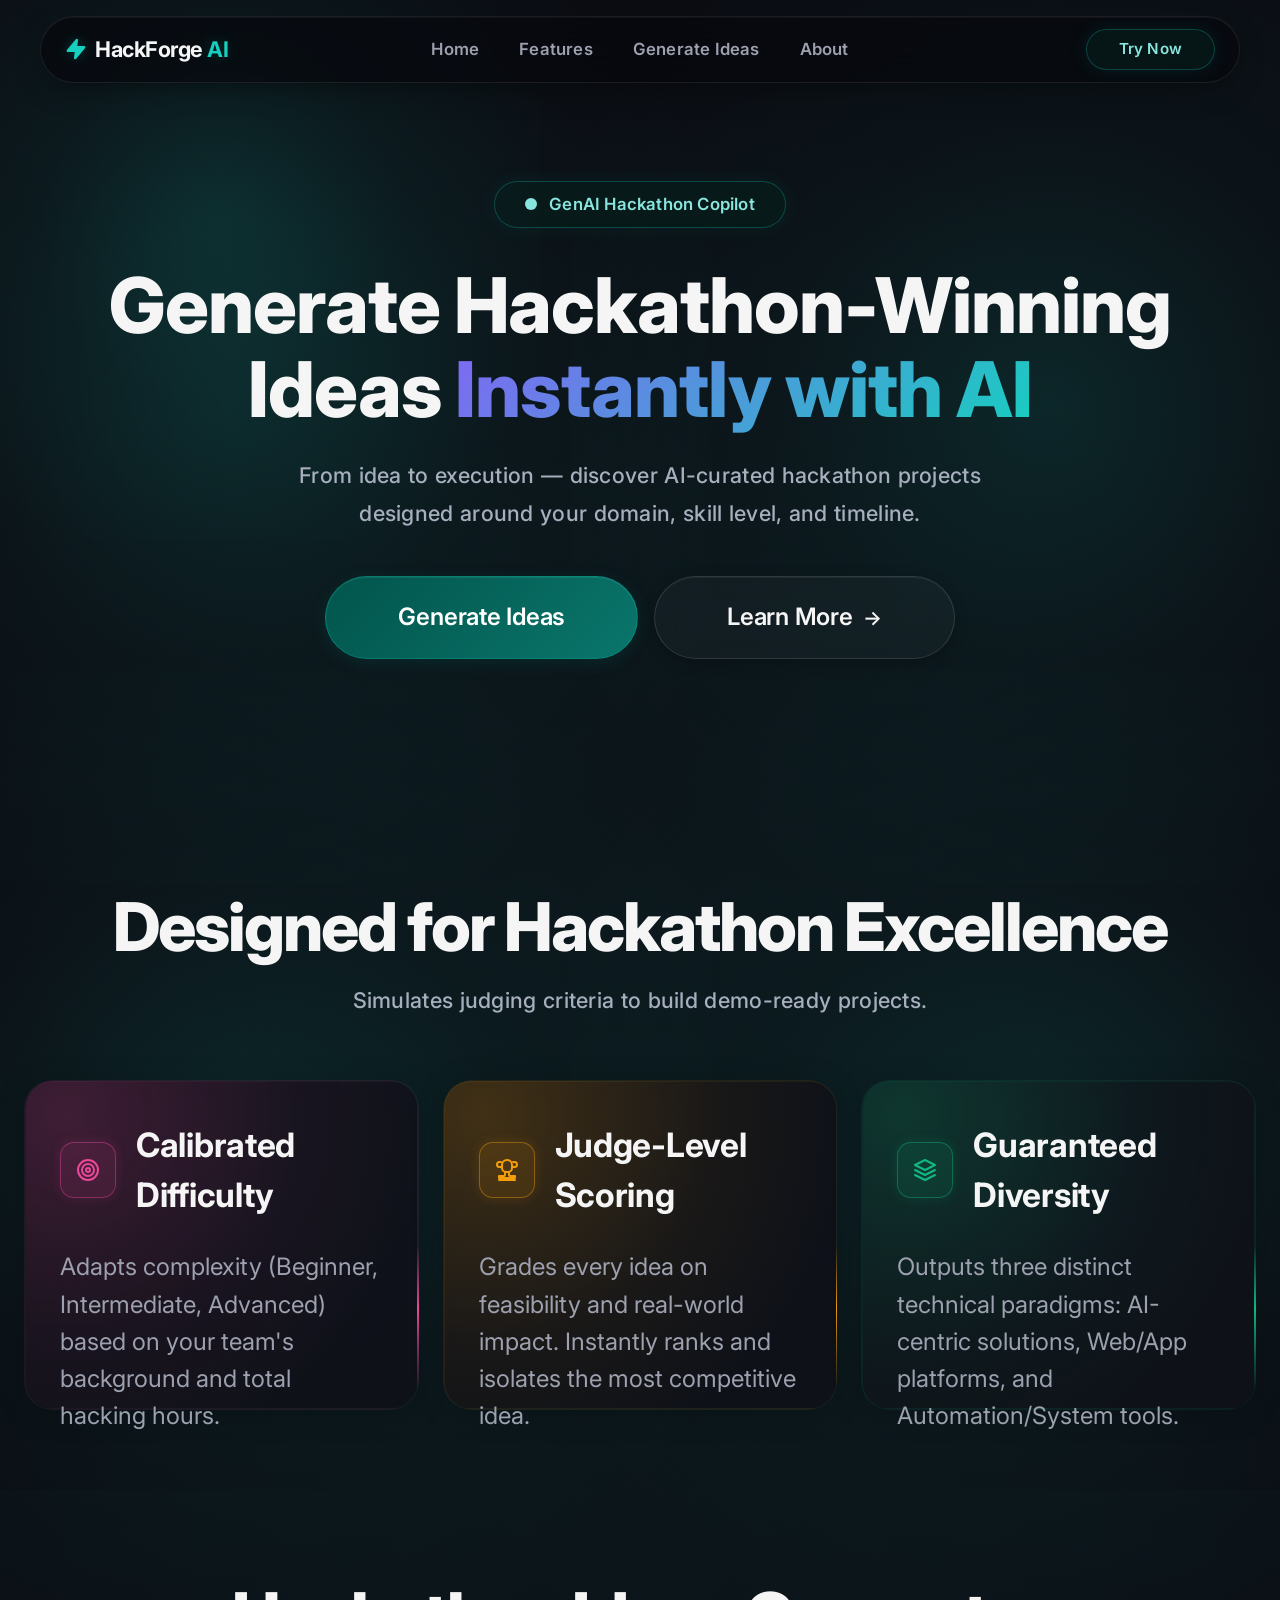
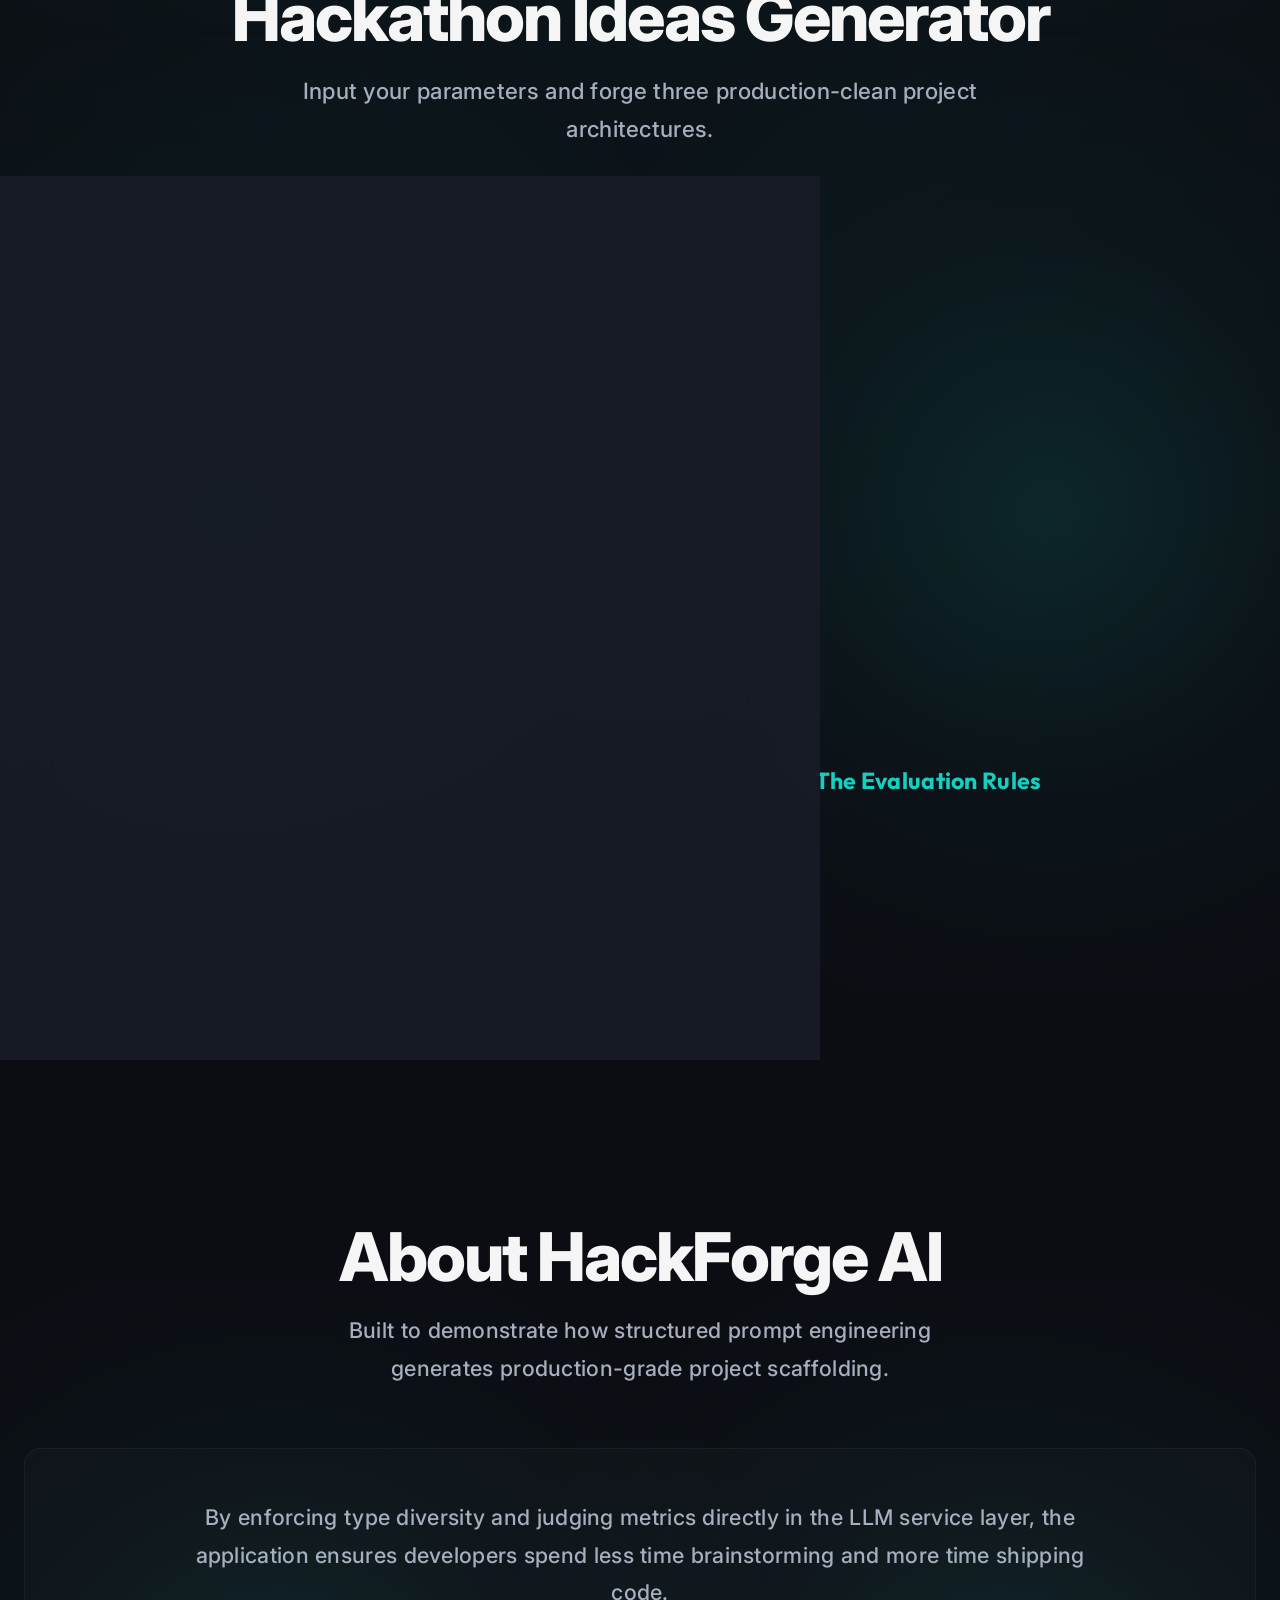
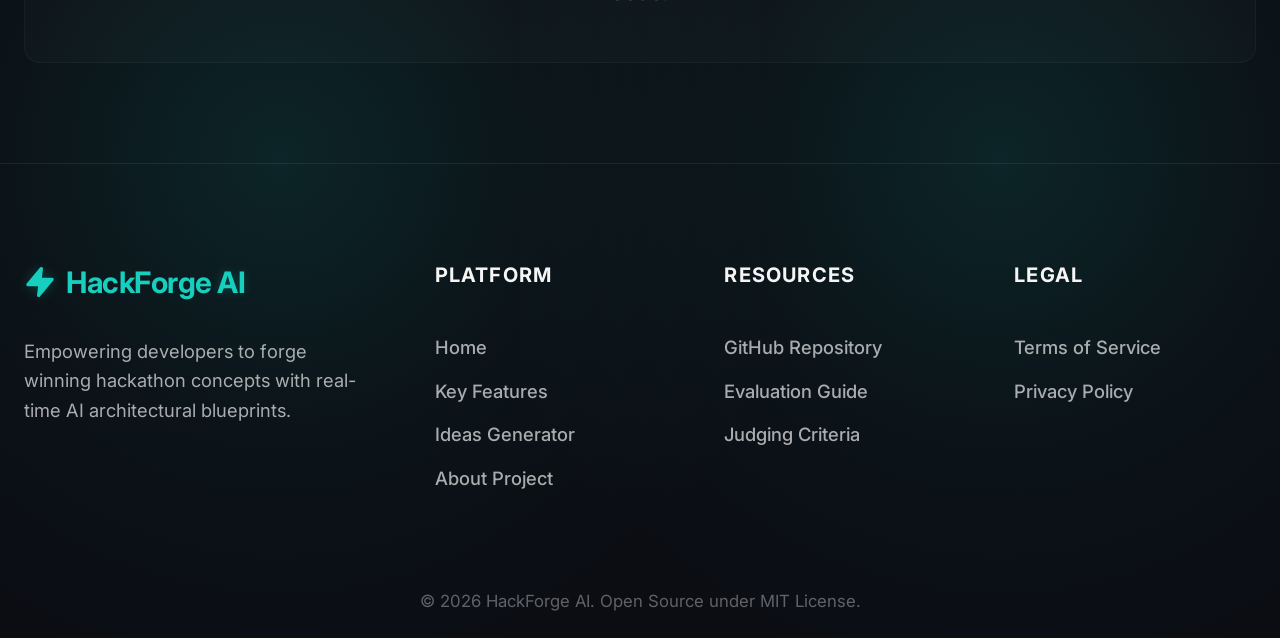
==== commit 81ff84a7: "Optimized more for lesser backend latency fetch" ====
--- a/frontend/index.html
+++ b/frontend/index.html
@@ -8,7 +8,7 @@
     <link rel="preconnect" href="https://fonts.googleapis.com">
     <link rel="preconnect" href="https://fonts.gstatic.com" crossorigin>
     <link href="https://fonts.googleapis.com/css2?family=Inter:wght@300;400;500;600;700;800&family=Montserrat:wght@400;500;600;700;800&family=Outfit:wght@300;400;500;600;700;800&family=Poppins:wght@400;500;600;700;800;900&family=Space+Grotesk:wght@400;500;600;700&display=swap" rel="stylesheet">
-    <link rel="stylesheet" href="style.css?v=11.65">
+    <link rel="stylesheet" href="style.css?v=11.70">
 </head>
 <body>
     <!-- Abstract Background Ambient Glows -->
@@ -339,6 +339,10 @@
         <div id="results" class="results-container hidden">
             <!-- Highlighted Best Idea Reason Box -->
             <div class="mentor-pick-container">
+                <div class="ai-status-badge" id="ai-status" style="display: none;">
+                    <span class="pulse-dot"></span>
+                    <span class="status-text" id="ai-status-text">Gemini Active</span>
+                </div>
                 <div class="mentor-badge">
                     <svg class="badge-icon-svg" viewBox="0 0 24 24" fill="none" stroke="currentColor" stroke-width="2.5" stroke-linecap="round" stroke-linejoin="round">
                         <path d="M6 9H4.5a2.5 2.5 0 0 1 0-5H6"></path>
@@ -445,6 +449,72 @@
         </div>
     </div>
 
+    <!-- Evaluation Guide Modal -->
+    <div id="evaluation-modal" class="modal-overlay hidden" role="dialog" aria-modal="true">
+        <div class="modal-card teal-modal-card">
+            <button class="modal-close" id="evaluation-modal-close" aria-label="Close modal">&times;</button>
+            <div class="modal-header">
+                <span class="modal-type-badge">Resource Guide</span>
+                <h2>Evaluation Guide</h2>
+                <p>How HackForge AI analyzes, scores, and refines hackathon project concepts.</p>
+            </div>
+            <div class="modal-body">
+                <div class="info-grid">
+                    <div class="info-card">
+                        <h3><span class="num">01.</span> Dynamic Calibration</h3>
+                        <p>HackForge AI adjusts the difficulty calibration based on your team's hacking duration and background:
+                            <ul>
+                                <li><strong>Beginner (24h-48h):</strong> Serverless stacks, pre-built API integrations, and single-pane UI templates to guarantee a working demo.</li>
+                                <li><strong>Intermediate (48h-72h):</strong> Structured databases, basic background workers, and modular design patterns.</li>
+                                <li><strong>Advanced (72h+ / Weeks):</strong> Microservices, queue systems, custom ML model tuning, and production-grade architectures.</li>
+                            </ul>
+                        </p>
+                    </div>
+                    <div class="info-card">
+                        <h3><span class="num">02.</span> Feasibility Check</h3>
+                        <p>The AI recommendation engine validates your choice of technology against current production standards, library compatibilities, and learning curves, ensuring you don't pick libraries that are deprecated or excessively difficult to boot up in a high-pressure weekend environment.</p>
+                    </div>
+                    <div class="info-card">
+                        <h3><span class="num">03.</span> Blueprint Validation</h3>
+                        <p>Every generated idea undergoes a structural breakdown into three layers: Frontend client console, backend orchestration APIs, and storage databases/caches. This ensures your project is scalable, structured, and easy to present to judges.</p>
+                    </div>
+                </div>
+            </div>
+        </div>
+    </div>
+
+    <!-- Judging Criteria Modal -->
+    <div id="criteria-modal" class="modal-overlay hidden" role="dialog" aria-modal="true">
+        <div class="modal-card teal-modal-card">
+            <button class="modal-close" id="criteria-modal-close" aria-label="Close modal">&times;</button>
+            <div class="modal-header">
+                <span class="modal-type-badge">Judging Matrix</span>
+                <h2>Judging Criteria</h2>
+                <p>Standard hackathon scoring dimensions modeled by our evaluation engine.</p>
+            </div>
+            <div class="modal-body">
+                <div class="info-grid">
+                    <div class="info-card">
+                        <h3><span class="num">01.</span> Execution <span class="weight-badge">30%</span></h3>
+                        <p>Judges evaluate the depth of technical execution, correct choice of tools, architecture cleanliness, and how much functional code was actually built. Strive for a robust integration over simple mockups.</p>
+                    </div>
+                    <div class="info-card">
+                        <h3><span class="num">02.</span> Demo Impact <span class="weight-badge">25%</span></h3>
+                        <p>Can this project be built in the given timeframe? Does it solve a real pain point, and is the solution demo-ready? Our engine evaluates this through standard complexity vs. feasibility algorithms.</p>
+                    </div>
+                    <div class="info-card">
+                        <h3><span class="num">03.</span> Innovation <span class="weight-badge">25%</span></h3>
+                        <p>Originality of the concept, novelty of the GenAI integrations, and creative problem-solving approach. Avoid carbon-copy ideas and focus on unique angles.</p>
+                    </div>
+                    <div class="info-card">
+                        <h3><span class="num">04.</span> Design & UX <span class="weight-badge">20%</span></h3>
+                        <p>Clean visual interface, responsive layout, clear user flows, and general aesthetic appeal. A polished design greatly increases user engagement and judge favorability.</p>
+                    </div>
+                </div>
+            </div>
+        </div>
+    </div>
+
     <!-- Footer -->
     <footer class="app-footer">
         <div class="footer-container">
@@ -476,8 +546,8 @@
                     <h4>Resources</h4>
                     <ul class="footer-links-list">
                         <li><a href="https://github.com/SohanGhosh385/HackForge-AI" target="_blank" rel="noopener noreferrer">GitHub Repository</a></li>
-                        <li><a href="#features">Evaluation Guide</a></li>
-                        <li><a href="#features">Judging Criteria</a></li>
+                        <li><a href="#" id="footer-eval-btn">Evaluation Guide</a></li>
+                        <li><a href="#" id="footer-criteria-btn">Judging Criteria</a></li>
                     </ul>
                 </div>
                 
@@ -504,6 +574,6 @@
         </svg>
     </button>
 
-    <script src="script.js?v=11.14"></script>
+    <script src="script.js?v=11.16"></script>
 </body>
 </html>
--- a/frontend/style.css
+++ b/frontend/style.css
@@ -1418,7 +1418,7 @@
 
 .tech-list {
     display: flex;
-    flex-wrap: nowrap;
+    flex-wrap: wrap;
     gap: 8px;
     margin-bottom: 24px;
     justify-content: center;
@@ -2864,3 +2864,174 @@
     box-shadow: 0 4px 15px rgba(0, 86, 79, 0.28), inset 0 1px 0 rgba(255, 255, 255, 0.08);
 }
 
+/* 7. Teal Glassmorphic Modal Cards & Inner Info Cards */
+.teal-modal-card {
+    background: radial-gradient(circle at top right, rgba(20, 184, 166, 0.12) 0%, hsl(225, 20%, 9%) 60%);
+    border: 1px solid rgba(20, 184, 166, 0.22);
+    box-shadow: 0 24px 60px rgba(0, 0, 0, 0.7), 0 0 40px rgba(20, 184, 166, 0.04);
+}
+
+.info-grid {
+    display: grid;
+    grid-template-columns: repeat(auto-fit, minmax(280px, 1fr));
+    gap: 20px;
+    margin-top: 32px;
+}
+
+.info-card {
+    background: rgba(20, 184, 166, 0.02);
+    border: 1px solid rgba(20, 184, 166, 0.08);
+    border-radius: var(--border-radius-lg);
+    padding: 28px;
+    transition: var(--transition-smooth);
+    display: flex;
+    flex-direction: column;
+    position: relative;
+    overflow: hidden;
+}
+
+.info-card::before {
+    content: '';
+    position: absolute;
+    top: 0;
+    left: 0;
+    width: 100%;
+    height: 3px;
+    background: linear-gradient(90deg, transparent, rgba(20, 184, 166, 0.3), transparent);
+    transform: translateX(-100%);
+    transition: transform 0.6s ease;
+}
+
+.info-card:hover {
+    background: rgba(20, 184, 166, 0.04);
+    border-color: rgba(20, 184, 166, 0.25);
+    transform: translateY(-3px);
+    box-shadow: 0 12px 30px rgba(20, 184, 166, 0.06), 0 0 1px rgba(20, 184, 166, 0.2) inset;
+}
+
+.info-card:hover::before {
+    transform: translateX(100%);
+}
+
+.info-card h3 {
+    font-family: 'Space Grotesk', system-ui, sans-serif;
+    color: var(--color-text-main);
+    font-size: 1.35rem;
+    font-weight: 700;
+    margin-bottom: 12px;
+    display: flex;
+    align-items: center;
+    gap: 10px;
+}
+
+.info-card h3 .num {
+    color: var(--color-accent);
+    font-weight: 800;
+    opacity: 0.85;
+}
+
+.info-card h3 .weight-badge {
+    margin-left: auto;
+    font-size: 0.75rem;
+    font-weight: 700;
+    background-color: rgba(20, 184, 166, 0.12);
+    border: 1px solid rgba(20, 184, 166, 0.2);
+    color: hsl(175, 80%, 60%);
+    padding: 3px 8px;
+    border-radius: 50px;
+    letter-spacing: 0.5px;
+}
+
+.info-card p {
+    color: var(--color-text-muted);
+    font-size: 1.1rem;
+    line-height: 1.7;
+    margin: 0;
+}
+
+.info-card ul {
+    margin-top: 12px;
+    padding-left: 20px;
+    list-style-type: square;
+}
+
+.info-card li {
+    margin-bottom: 8px;
+    font-size: 1.05rem;
+    color: var(--color-text-muted);
+    line-height: 1.6;
+}
+
+.info-card li strong {
+    color: var(--color-text-main);
+}
+
+/* Modal Body full-width override for resources modals */
+.teal-modal-card .modal-body {
+    display: block;
+    width: 100%;
+}
+
+/* Teal heading styling for Resource modals */
+.teal-modal-card h2 {
+    color: hsl(175, 80%, 45%);
+    text-shadow: 0 0 15px rgba(20, 184, 166, 0.15);
+    font-size: 2.2rem;
+    font-weight: 800;
+    margin-top: 8px;
+}
+
+.teal-modal-card .modal-type-badge {
+    color: hsl(175, 80%, 45%);
+    border-color: rgba(20, 184, 166, 0.3);
+    background-color: rgba(20, 184, 166, 0.08);
+}
+
+/* AI Status Badge */
+.ai-status-badge {
+    position: absolute;
+    top: 28px;
+    right: 28px;
+    display: inline-flex;
+    align-items: center;
+    gap: 8px;
+    background: rgba(255, 255, 255, 0.03);
+    border: 1px solid rgba(255, 255, 255, 0.08);
+    padding: 6px 12px;
+    border-radius: 50px;
+    font-size: 0.8rem;
+    font-weight: 600;
+    backdrop-filter: blur(10px);
+    -webkit-backdrop-filter: blur(10px);
+    color: var(--color-text-main);
+    z-index: 10;
+}
+
+.ai-status-badge .pulse-dot {
+    width: 8px;
+    height: 8px;
+    border-radius: 50%;
+    background-color: #f59e0b; /* Amber */
+    box-shadow: 0 0 10px #f59e0b;
+    animation: status-pulse 1.2s infinite alternate;
+}
+
+.ai-status-badge.live .pulse-dot {
+    background-color: #10b981; /* Green */
+    box-shadow: 0 0 10px #10b981;
+}
+
+@keyframes status-pulse {
+    0% { opacity: 0.3; transform: scale(0.9); }
+    100% { opacity: 1; transform: scale(1.1); }
+}
+
+@media (max-width: 768px) {
+    .ai-status-badge {
+        position: static;
+        margin-top: 12px;
+        display: flex;
+        width: fit-content;
+    }
+}
+
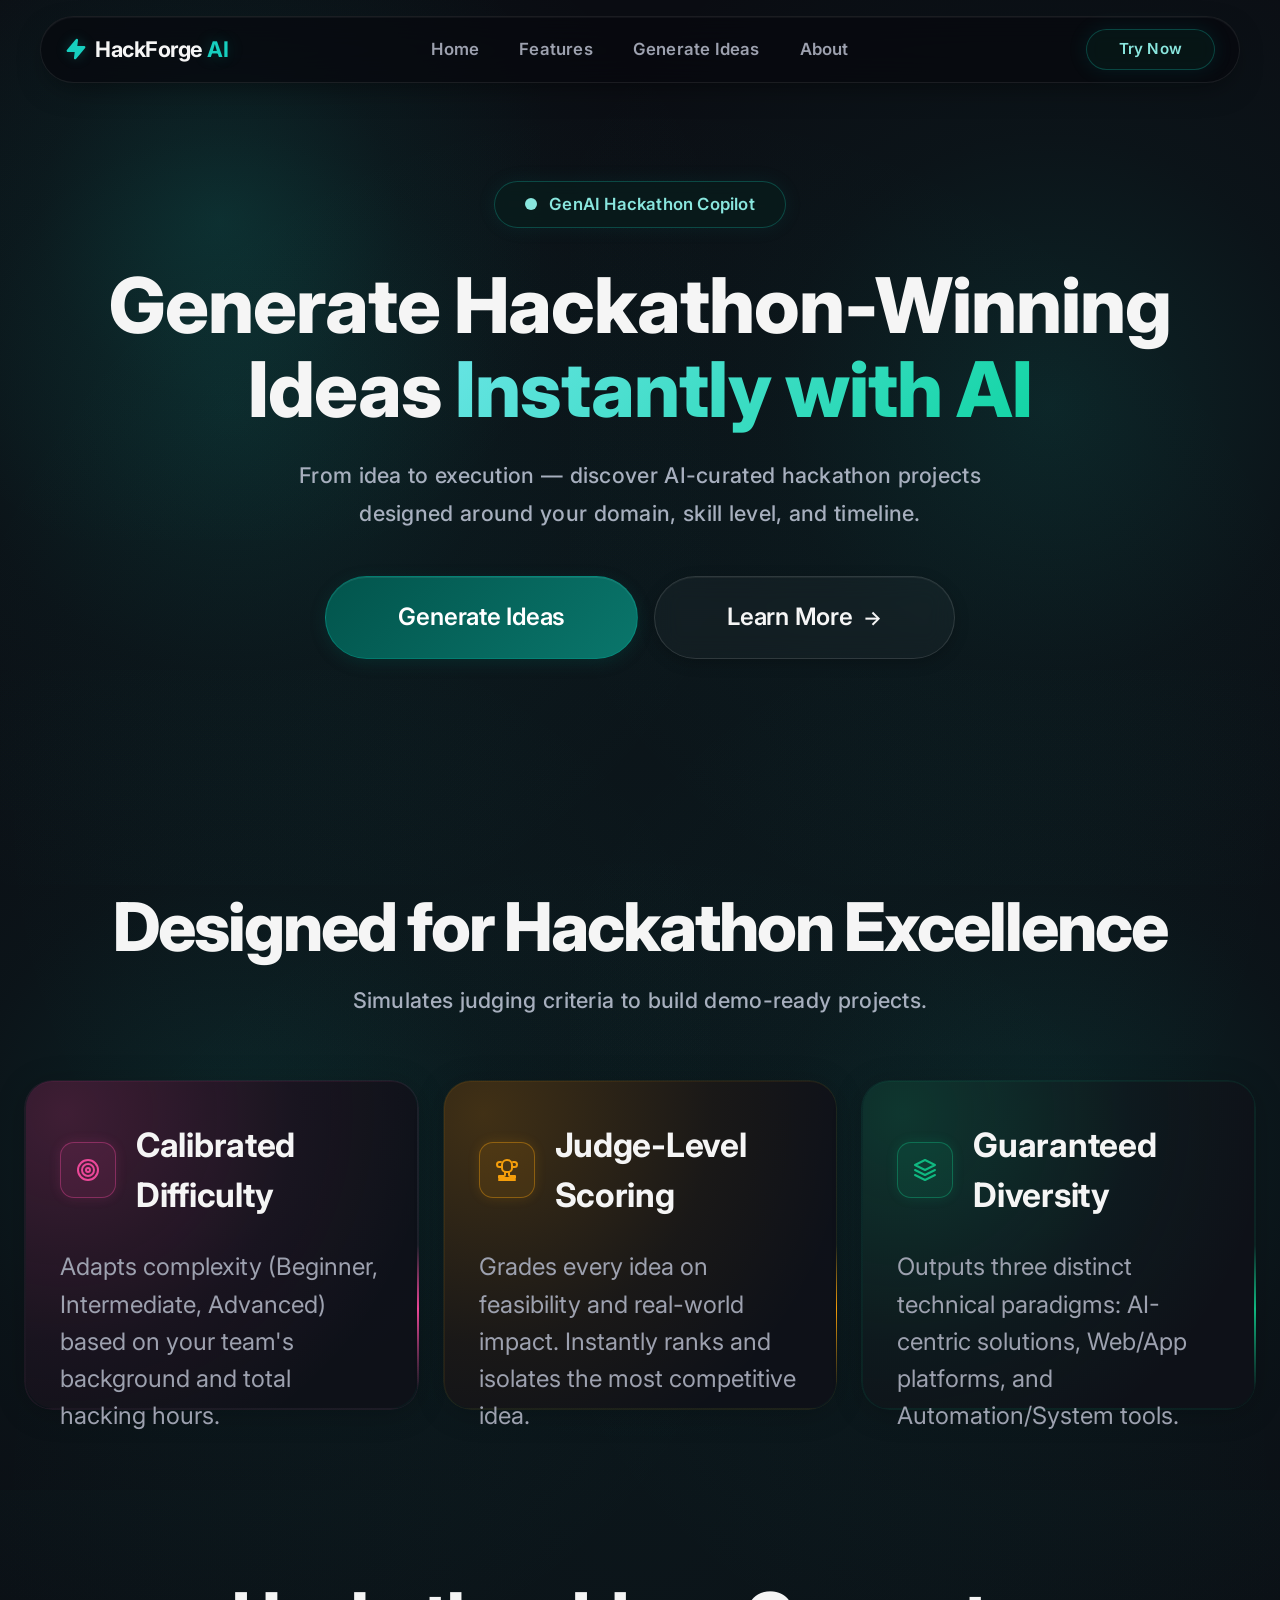
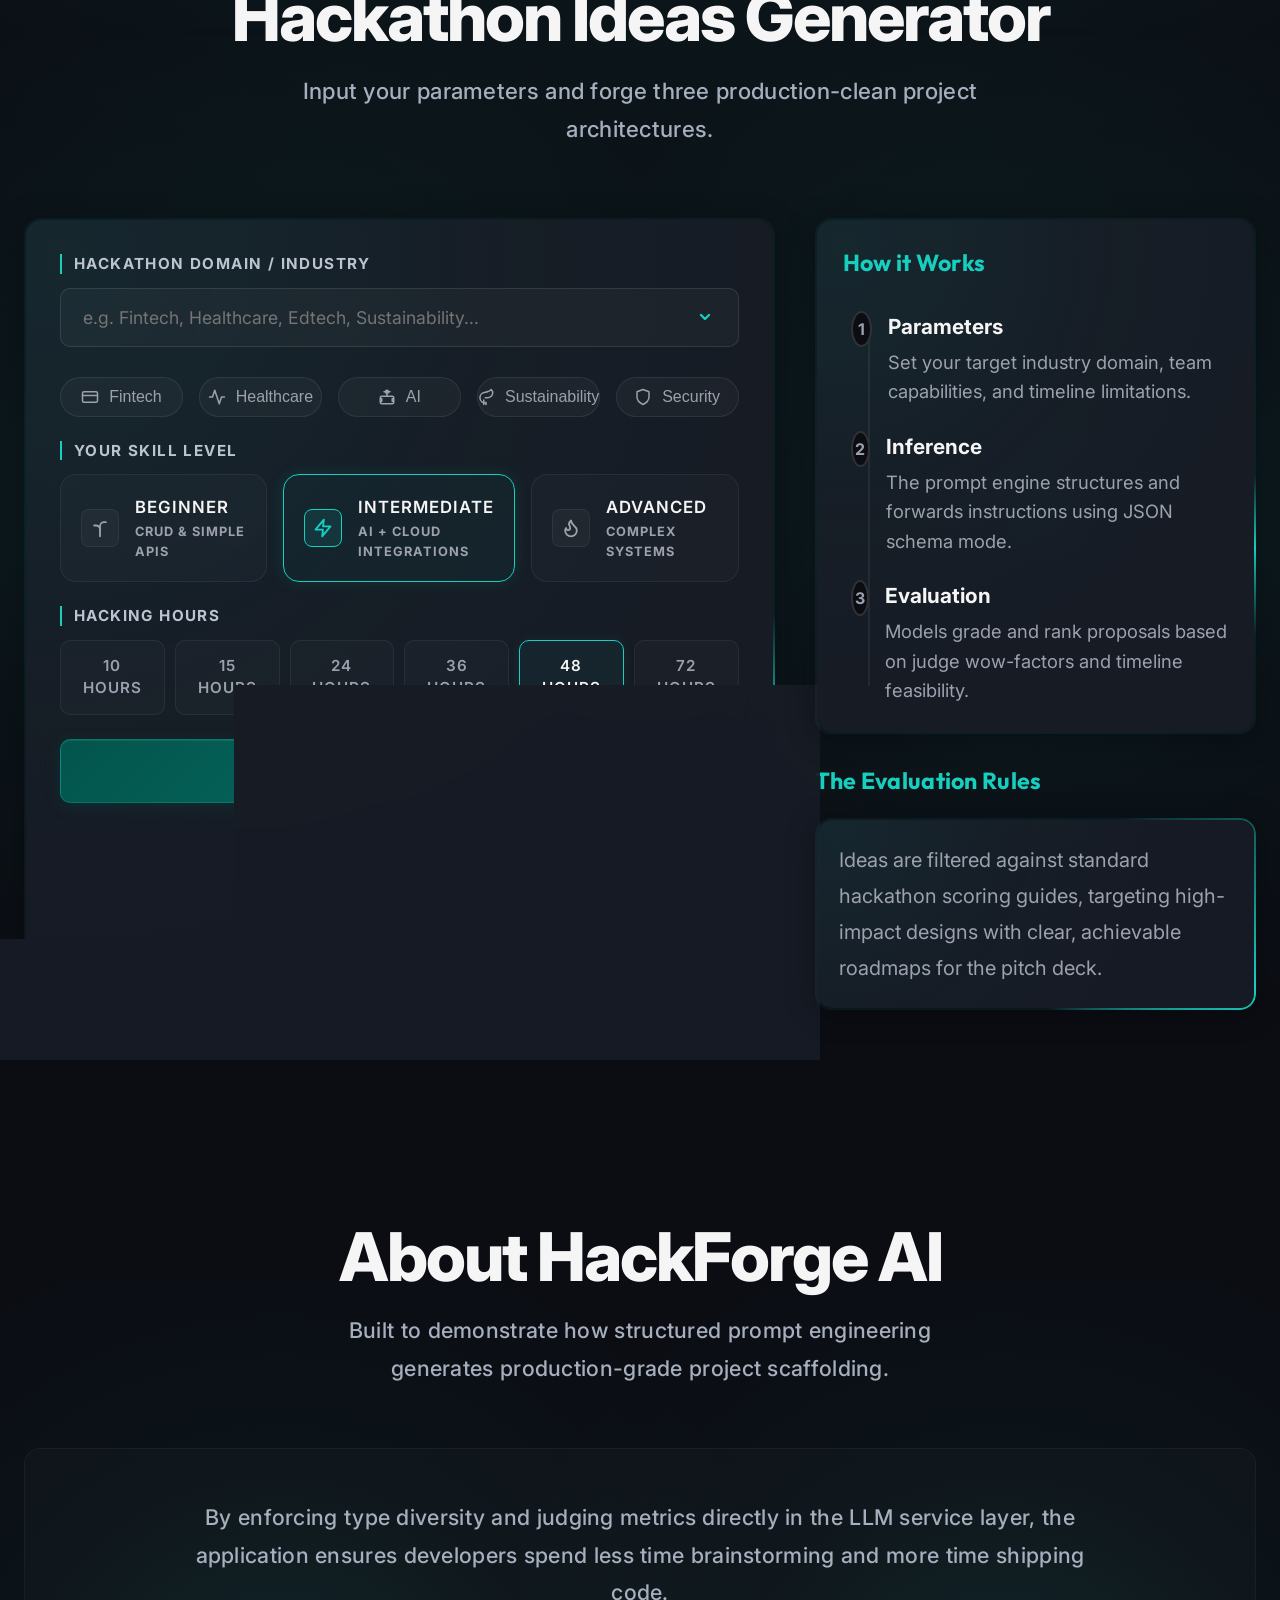
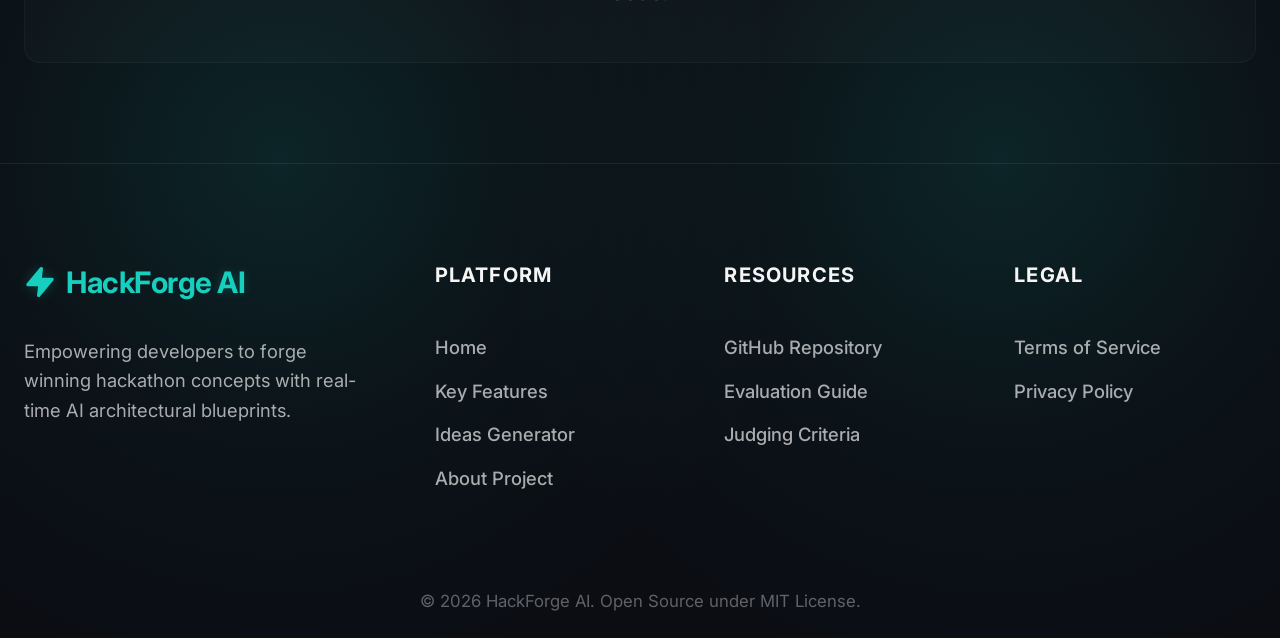
==== commit ce5b41b0: "Gave the Instantly with AI text in teal matching the background contrast" ====
--- a/frontend/index.html
+++ b/frontend/index.html
@@ -8,7 +8,7 @@
     <link rel="preconnect" href="https://fonts.googleapis.com">
     <link rel="preconnect" href="https://fonts.gstatic.com" crossorigin>
     <link href="https://fonts.googleapis.com/css2?family=Inter:wght@300;400;500;600;700;800&family=Montserrat:wght@400;500;600;700;800&family=Outfit:wght@300;400;500;600;700;800&family=Poppins:wght@400;500;600;700;800;900&family=Space+Grotesk:wght@400;500;600;700&display=swap" rel="stylesheet">
-    <link rel="stylesheet" href="style.css?v=11.70">
+    <link rel="stylesheet" href="style.css?v=11.71">
 </head>
 <body>
     <!-- Abstract Background Ambient Glows -->
--- a/frontend/style.css
+++ b/frontend/style.css
@@ -367,7 +367,7 @@
 }
 
 .gradient-text {
-    background: linear-gradient(135deg, hsl(250, 85%, 68%) 0%, var(--color-accent) 100%);
+    background: linear-gradient(135deg, hsl(180, 70%, 65%) 0%, hsl(165, 85%, 45%) 100%);
     -webkit-background-clip: text;
     -webkit-text-fill-color: transparent;
 }
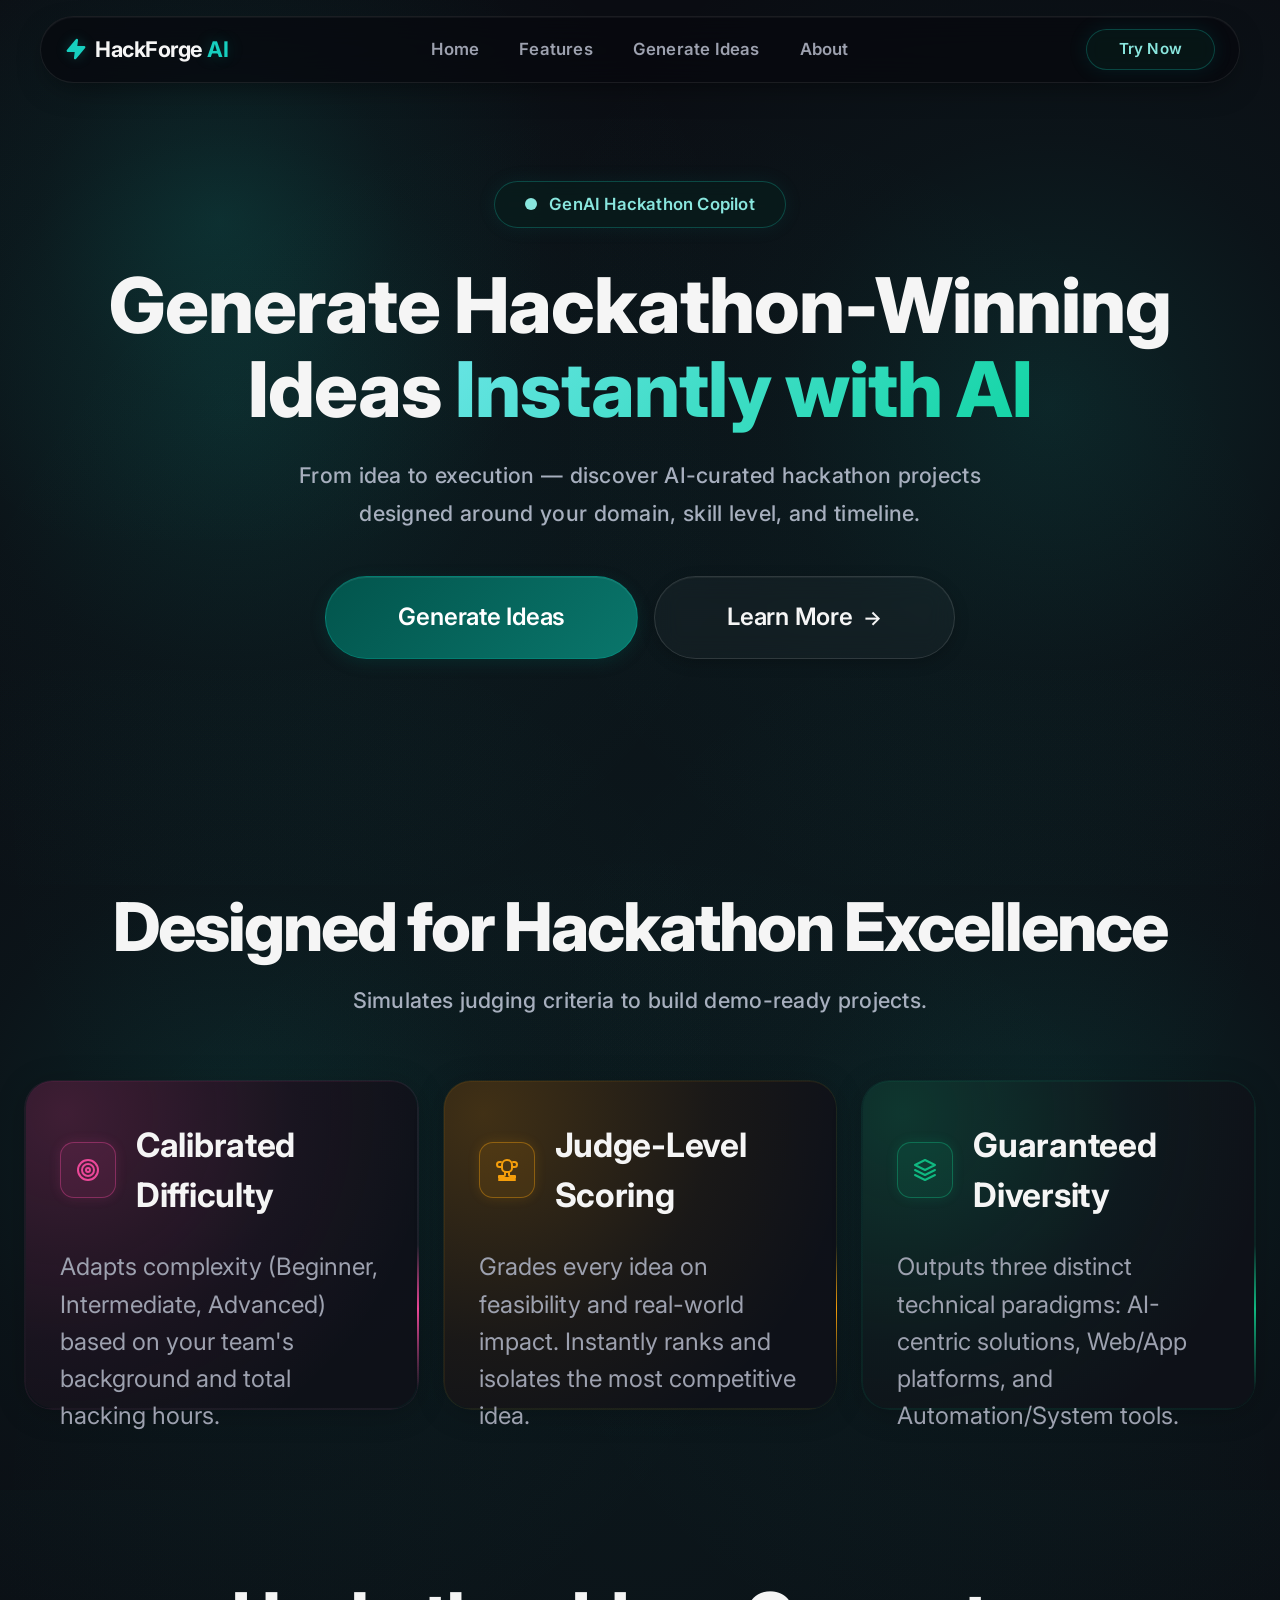
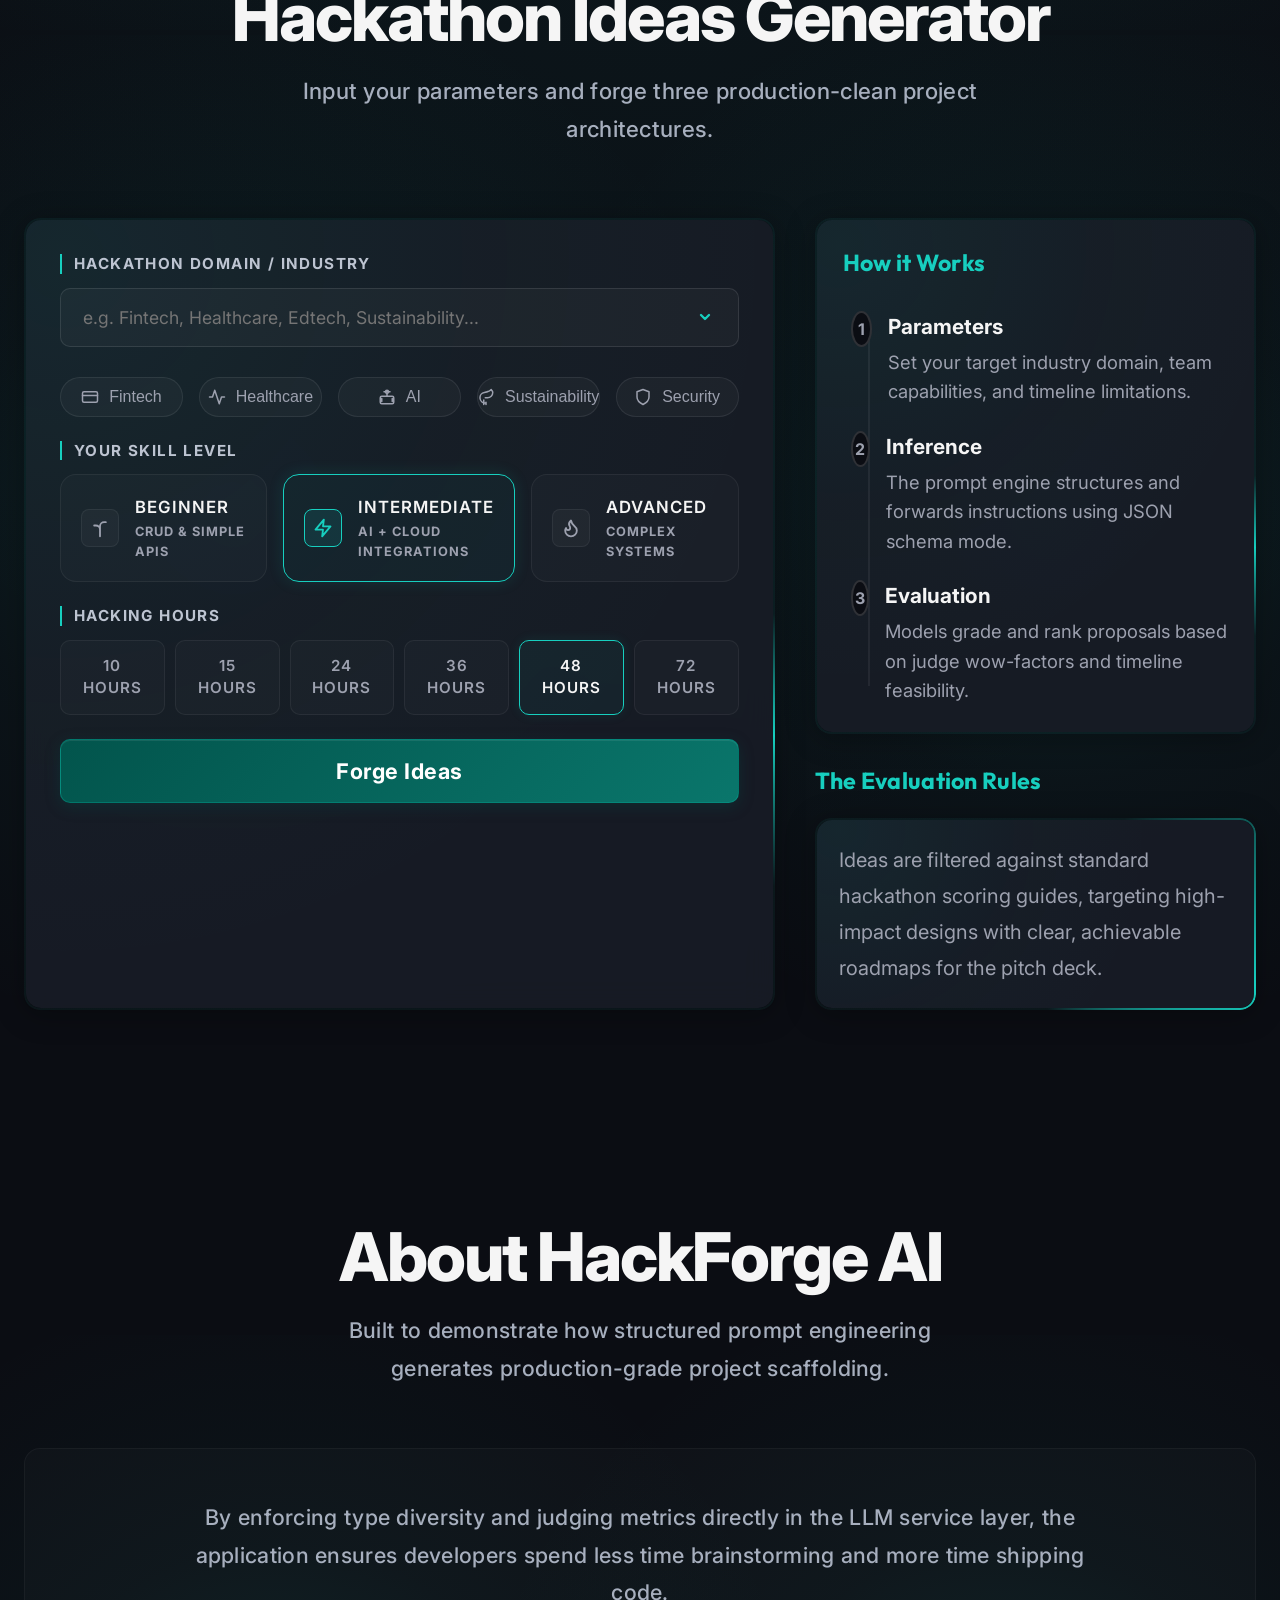
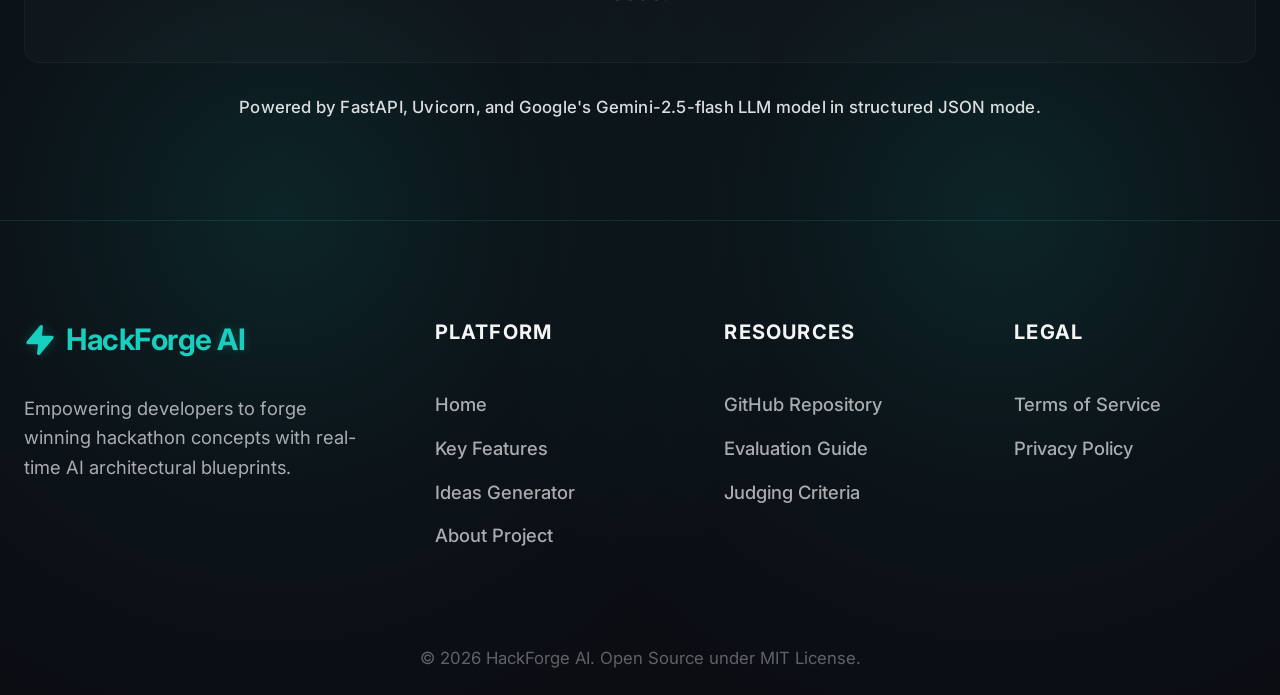
==== commit e2d6b375: "Final Commit" ====
--- a/frontend/index.html
+++ b/frontend/index.html
@@ -8,7 +8,7 @@
     <link rel="preconnect" href="https://fonts.googleapis.com">
     <link rel="preconnect" href="https://fonts.gstatic.com" crossorigin>
     <link href="https://fonts.googleapis.com/css2?family=Inter:wght@300;400;500;600;700;800&family=Montserrat:wght@400;500;600;700;800&family=Outfit:wght@300;400;500;600;700;800&family=Poppins:wght@400;500;600;700;800;900&family=Space+Grotesk:wght@400;500;600;700&display=swap" rel="stylesheet">
-    <link rel="stylesheet" href="style.css?v=11.71">
+    <link rel="stylesheet" href="style.css?v=11.74">
 </head>
 <body>
     <!-- Abstract Background Ambient Glows -->
@@ -376,6 +376,7 @@
         <div class="about-card">
             <p>By enforcing type diversity and judging metrics directly in the LLM service layer, the application ensures developers spend less time brainstorming and more time shipping code.</p>
         </div>
+        <p class="about-powered">Powered by FastAPI, Uvicorn, and Google's Gemini-2.5-flash LLM model in structured JSON mode.</p>
     </section>
 
     <!-- Expanded Idea Details Modal -->
--- a/frontend/style.css
+++ b/frontend/style.css
@@ -1545,6 +1545,17 @@
     margin: 0 auto;
 }
 
+.about-section .about-powered {
+    font-family: 'Inter', system-ui, -apple-system, BlinkMacSystemFont, "Segoe UI", Roboto, Helvetica, Arial, sans-serif;
+    font-size: 1.05rem;
+    font-weight: 500;
+    color: #ffffff;
+    letter-spacing: 0.2px;
+    margin: 32px auto 0;
+    text-align: center;
+    opacity: 0.85;
+}
+
 /* Modal Popup Overlay styling */
 .modal-overlay {
     position: fixed;
